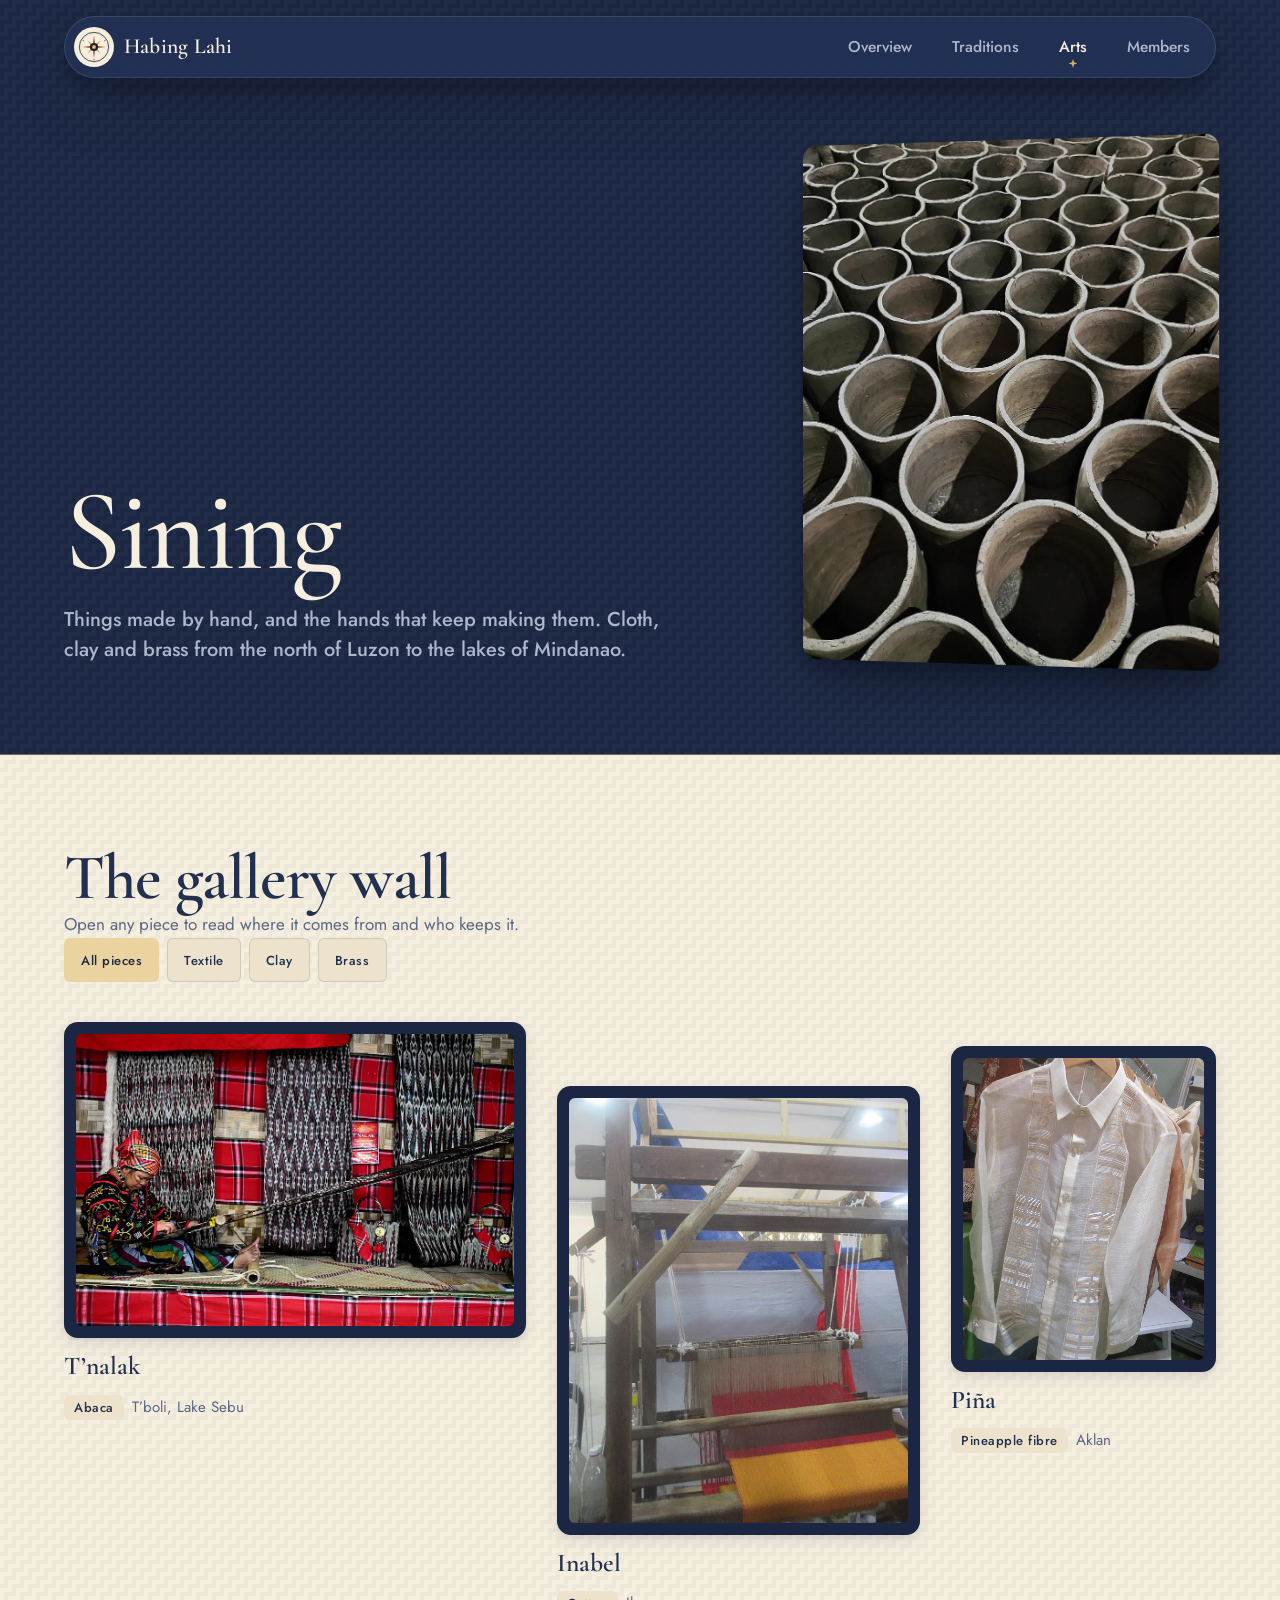
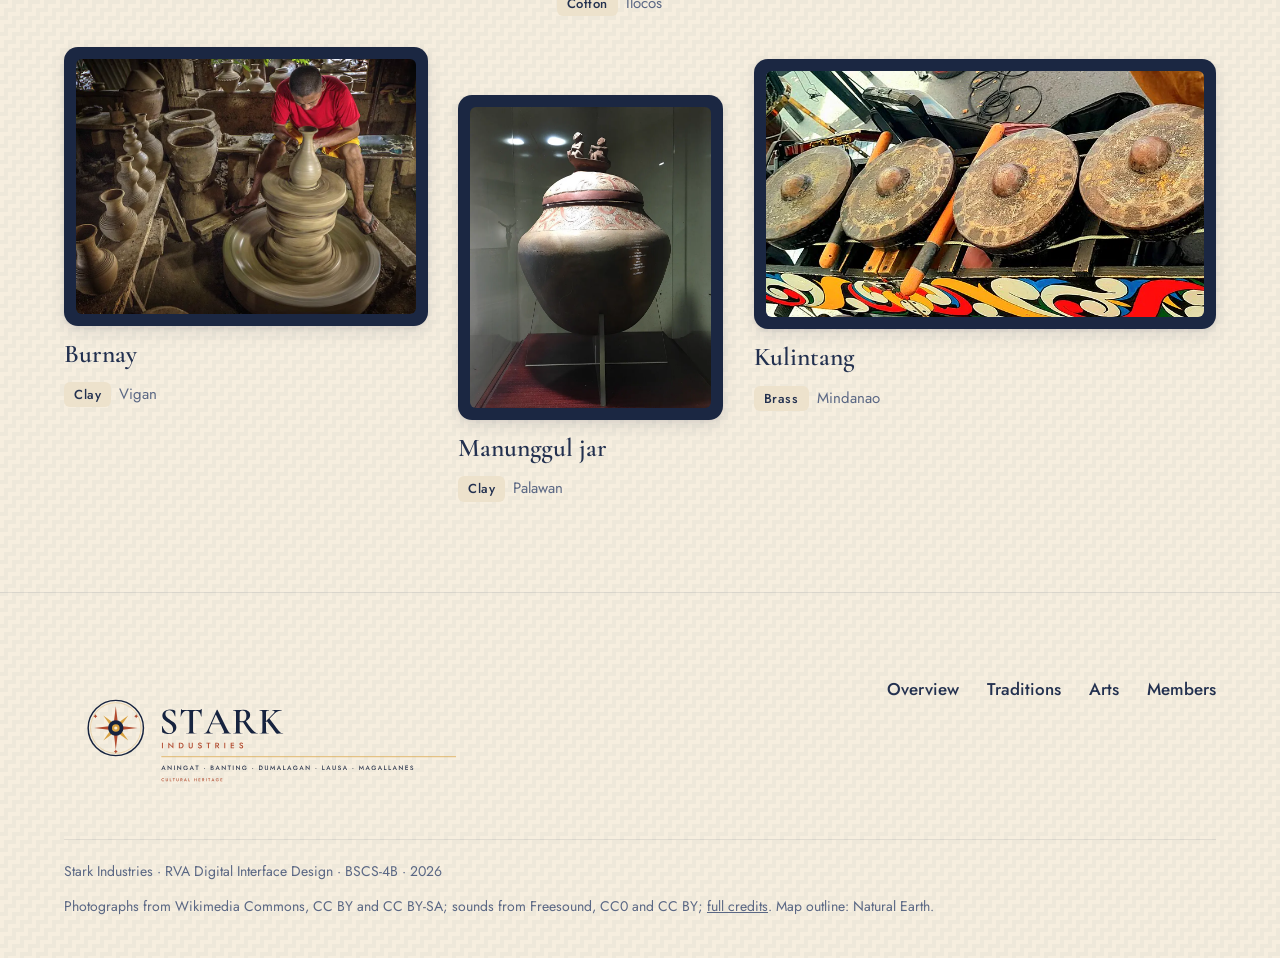
==== site/arts.html @ 38aaf084 "feat: add heritage website" ====
<!doctype html>
<html lang="en">
<head>
<meta charset="utf-8">
<meta name="viewport" content="width=device-width, initial-scale=1">
<title>Sining — Habing Lahi</title>
<meta name="description" content="Filipino handmade art: t’nalak and inabel weaving, piña cloth, burnay jars, the Manunggul jar and kulintang gongs.">
<meta name="theme-color" content="#1b2742">
<link rel="icon" href="assets/logos/heritage-icon.svg" type="image/svg+xml">
<link rel="preconnect" href="https://fonts.googleapis.com">
<link rel="preconnect" href="https://fonts.gstatic.com" crossorigin>
<link href="https://fonts.googleapis.com/css2?family=Cormorant+Garamond:ital,wght@0,500;0,600;1,600&family=Jost:wght@400;500&display=swap" rel="stylesheet">
<link rel="stylesheet" href="css/site.css">
<script src="js/site.js" defer></script>
</head>
<body>
<a class="skip" href="#main">Skip to content</a>

<header class="site-nav">
  <a class="brand" href="index.html" aria-label="Habing Lahi, home">
    <img class="brand__chip" src="assets/logos/heritage-icon.svg" alt="" width="40" height="40">
    <span class="brand__name" lang="fil">Habing Lahi</span>
  </a>
  <nav aria-label="Main">
    <ul class="nav-links">
      <li><a href="index.html"><svg viewBox="0 0 24 24" fill="none" stroke="currentColor" stroke-width="1.6" stroke-linecap="round" stroke-linejoin="round" aria-hidden="true"><path d="M12 3v3M12 18v3M3 12h3M18 12h3M5.6 5.6l2.1 2.1M16.3 16.3l2.1 2.1M5.6 18.4l2.1-2.1M16.3 7.7l2.1-2.1"/><circle cx="12" cy="12" r="3.2"/></svg>Overview</a></li>
      <li><a href="traditions.html"><svg viewBox="0 0 24 24" fill="none" stroke="currentColor" stroke-width="1.6" stroke-linecap="round" stroke-linejoin="round" aria-hidden="true"><rect x="3.5" y="5" width="17" height="15" rx="2"/><path d="M3.5 10h17M8 3v4M16 3v4"/></svg>Traditions</a></li>
      <li><a href="arts.html" aria-current="page"><svg viewBox="0 0 24 24" fill="none" stroke="currentColor" stroke-width="1.6" stroke-linecap="round" stroke-linejoin="round" aria-hidden="true"><path d="M7 20c-1.5-2-2-4.5-1-7 .8-2 2.5-3 2.5-5V5h7v3c0 2 1.7 3 2.5 5 1 2.5.5 5-1 7z"/><path d="M8.5 8h7"/></svg>Arts</a></li>
      <li><a href="members.html"><svg viewBox="0 0 24 24" fill="none" stroke="currentColor" stroke-width="1.6" stroke-linecap="round" stroke-linejoin="round" aria-hidden="true"><circle cx="8" cy="9" r="3"/><circle cx="16.5" cy="9" r="3"/><path d="M2.5 20c.6-3.2 2.8-5 5.5-5s4.9 1.8 5.5 5M11 20c.6-3.2 2.8-5 5.5-5s4.9 1.8 5.5 5"/></svg>Members</a></li>
    </ul>
  </nav>
</header>

<main id="main">

<section class="page-hero dark" aria-labelledby="a-title">
  <div class="wrap page-hero__grid">
    <div>
      <h1 id="a-title" class="reveal" style="--delay:100ms"><span lang="fil">Sining</span></h1>
      <p class="lead reveal" style="--delay:250ms">Things made by hand, and the hands that keep making them. Cloth, clay and brass from the north of Luzon to the lakes of Mindanao.</p>
    </div>
    <div class="page-hero__photo reveal" style="--delay:350ms"><img src="assets/img/photo-f154542548-960.webp" alt="Rows of unglazed burnay clay jars drying side by side in a Vigan workshop" width="960" height="1280" fetchpriority="high"></div>
  </div>
  <span class="threadline" aria-hidden="true"></span>
</section>

<section aria-labelledby="wall-title">
  <div class="wrap">
    <div class="atlas__head">
      <div>
        <h2 id="wall-title">The gallery wall</h2>
        <p class="muted">Open any piece to read where it comes from and who keeps it.</p>
      </div>
      <div class="chips" role="group" aria-label="Show material">
        <button class="chip" type="button" data-material="all" aria-pressed="true">All pieces</button>
        <button class="chip" type="button" data-material="textile" aria-pressed="false">Textile</button>
        <button class="chip" type="button" data-material="clay" aria-pressed="false">Clay</button>
        <button class="chip" type="button" data-material="brass" aria-pressed="false">Brass</button>
      </div>
    </div>

    <div class="wall">
      <button class="art" id="tnalak" type="button" data-mat="textile" aria-haspopup="dialog">
        <span class="art__frame"><img style="--ar:3/2" src="assets/img/photo-f185527484-960.webp" alt="T’boli weaver at a backstrap loom, black and red t’nalak cloths hanging behind her" width="960" height="640" loading="lazy"></span>
        <span class="art__name">T’nalak</span>
        <span class="art__meta"><span class="tag">Abaca</span> T’boli, Lake Sebu</span>
        <template>
          <h2 style="font-size:var(--t-1)">T’nalak</h2>
          <p>Abaca fibres are tied and dyed before they reach the loom, so the pattern exists before the cloth does. Black, red and the natural cream of the fibre are the only colours.</p>
          <p class="muted">T’boli weavers are called dreamweavers: the designs are said to come to them in sleep. Lang Dulay of Lake Sebu was named a National Living Treasure in 1998.</p>
          <dl><dt>Community</dt><dd>T’boli</dd><dt>Place</dt><dd>Lake Sebu, South Cotabato</dd><dt>Material</dt><dd>Abaca, natural dyes</dd></dl>
          <p><a class="link" href="story-tnalak.html">Read the t’nalak story</a></p>
        </template>
      </button>

      <button class="art" id="inabel" type="button" data-mat="textile" aria-haspopup="dialog">
        <span class="art__frame"><img src="assets/img/photo-f201577316-960.webp" alt="Wooden floor loom with red and saffron cotton cloth half woven on it" width="960" height="1157" loading="lazy"></span>
        <span class="art__name"><span lang="fil">Inabel</span></span>
        <span class="art__meta"><span class="tag">Cotton</span> Ilocos</span>
        <template>
          <h2 style="font-size:var(--t-1)">Inabel</h2>
          <p>Cotton woven on wooden pedal looms in tight geometric patterns, thick enough for a blanket and soft enough to wear every day.</p>
          <p class="muted">Magdalena Gamayo of Pinili, Ilocos Norte, learned the patterns by memory and was named a National Living Treasure in 2012.</p>
          <dl><dt>Community</dt><dd>Ilocano weavers</dd><dt>Place</dt><dd>Ilocos Norte and Ilocos Sur</dd><dt>Material</dt><dd>Cotton</dd></dl>
        </template>
      </button>

      <button class="art" id="pina" type="button" data-mat="textile" aria-haspopup="dialog">
        <span class="art__frame"><img src="assets/img/photo-f154924372-960.webp" alt="Sheer cream piña barong with embroidered panels on a hanger" width="960" height="1391" loading="lazy"></span>
        <span class="art__name"><span lang="fil">Piña</span></span>
        <span class="art__meta"><span class="tag">Pineapple fibre</span> Aklan</span>
        <template>
          <h2 style="font-size:var(--t-1)">Piña</h2>
          <p>Fibre is scraped by hand from pineapple leaves, knotted end to end and woven into a cloth so fine you can read through it. It is the cloth of the formal barong.</p>
          <p class="muted">Kalibo, the same town that dances Ati-Atihan, is where most piña is still woven.</p>
          <dl><dt>Place</dt><dd>Kalibo, Aklan</dd><dt>Material</dt><dd>Pineapple leaf fibre</dd><dt>Used for</dt><dd>Barong and baro’t saya</dd></dl>
        </template>
      </button>

      <button class="art" id="burnay" type="button" data-mat="clay" aria-haspopup="dialog">
        <span class="art__frame"><img style="--ar:4/3" src="assets/img/photo-f146938627-960.webp" alt="Potter shaping a tall clay jar on a wheel, finished burnay jars on shelves around him" width="960" height="623" loading="lazy"></span>
        <span class="art__name"><span lang="fil">Burnay</span></span>
        <span class="art__meta"><span class="tag">Clay</span> Vigan</span>
        <template>
          <h2 style="font-size:var(--t-1)">Burnay</h2>
          <p>Unglazed earthen jars thrown on a wheel turned by foot and fired in a brick kiln. They hold <i lang="fil">basi</i>, sugarcane wine, and <i lang="fil">bagoong</i> while they ferment.</p>
          <p class="muted">The craft came to Vigan with Chinese potters before the Spanish arrived, and a few families in the Pagburnayan district still keep it.</p>
          <dl><dt>Place</dt><dd>Vigan, Ilocos Sur</dd><dt>Material</dt><dd>Local clay, wood-fired</dd></dl>
          <p><a class="link" href="story-burnay.html">Read the burnay story</a></p>
        </template>
      </button>

      <button class="art" id="manunggul" type="button" data-mat="clay" aria-haspopup="dialog">
        <span class="art__frame"><img src="assets/img/photo-f82346812-960.webp" alt="The Manunggul burial jar in a museum case, two small figures in a boat on its lid" width="960" height="1280" loading="lazy"></span>
        <span class="art__name">Manunggul jar</span>
        <span class="art__meta"><span class="tag">Clay</span> Palawan</span>
        <template>
          <h2 style="font-size:var(--t-1)">Manunggul jar</h2>
          <p>A secondary burial jar from about 890 to 710 BCE, found in the Tabon Caves of Palawan. On the lid two figures row a boat: a soul on its way to the afterlife.</p>
          <p class="muted">It is a National Cultural Treasure and is kept at the National Museum of Anthropology in Manila.</p>
          <dl><dt>Found</dt><dd>Tabon Caves, Palawan</dd><dt>Age</dt><dd>About 2,800 years</dd><dt>Material</dt><dd>Earthenware, painted</dd></dl>
        </template>
      </button>

      <button class="art" id="kulintang" type="button" data-mat="brass" aria-haspopup="dialog">
        <span class="art__frame"><img style="--ar:16/9" src="assets/img/photo-f185334698-960.webp" alt="A row of five bossed brass kulintang gongs on a painted wooden frame" width="960" height="419" loading="lazy"></span>
        <span class="art__name"><span lang="fil">Kulintang</span></span>
        <span class="art__meta"><span class="tag">Brass</span> Mindanao</span>
        <template>
          <h2 style="font-size:var(--t-1)">Kulintang</h2>
          <p>A row of gongs tuned from low to high, laid on a carved frame and played with two soft beaters. Larger hanging gongs and a drum play around it.</p>
          <p class="muted">The music is learned by ear, player to player. The frames are often carved and painted with <i lang="fil">okir</i>, the flowing Maranao design.</p>
          <dl><dt>Communities</dt><dd>Maranao, Maguindanaon</dd><dt>Place</dt><dd>Lanao and Maguindanao</dd><dt>Material</dt><dd>Brass, wood</dd></dl>
        </template>
      </button>
    </div>
  </div>
</section>

<dialog class="viewer" aria-label="Artwork details">
  <button class="viewer__close" type="button" aria-label="Close">
    <svg width="18" height="18" viewBox="0 0 24 24" fill="none" stroke="currentColor" stroke-width="2" stroke-linecap="round" aria-hidden="true"><path d="M6 6l12 12M18 6L6 18"/></svg>
  </button>
  <div class="viewer__grid">
    <img alt="" width="960" height="1200">
    <div class="viewer__body"></div>
  </div>
</dialog>

</main>

<footer class="site-foot">
  <div class="wrap">
    <div class="site-foot__grid">
      <img class="site-foot__logo" src="assets/logos/heritage-final.svg" alt="Stark Industries cultural heritage logo" width="420" height="126" loading="lazy">
      <nav aria-label="Footer">
        <ul>
          <li><a href="index.html">Overview</a></li>
          <li><a href="traditions.html">Traditions</a></li>
          <li><a href="arts.html">Arts</a></li>
          <li><a href="members.html">Members</a></li>
        </ul>
      </nav>
    </div>
    <div class="credits">
      <p>Stark Industries · RVA Digital Interface Design · BSCS-4B · 2026</p>
      <p>Photographs from Wikimedia Commons, CC BY and CC BY-SA; sounds from Freesound, CC0 and CC BY; <a href="credits.html">full credits</a>. Map outline: Natural Earth.</p>
    </div>
  </div>
</footer>
</body>
</html>
---- site/css/site.css ----
/* Habing Lahi — Stark Industries. Tokens and rules: ../../DESIGN.md */

:root {
  --gabi: #1b2742;   --gabi-2: #26345a;
  --tinta: #22304f;  --ambon: #5a6784;  --hamog: #aeb6cb;
  --banig: #f6eedf;  --abaka: #ede2cc;
  --luad: #a4492f;   --luad-soft: #e08e70;
  --palay: #d9ae5f;  --palay-soft: #ebd3a0;

  --f-display: "Cormorant Garamond", "Iowan Old Style", Georgia, serif;
  --f-text: "Jost", "Segoe UI", system-ui, sans-serif;

  --t-hero: clamp(3.25rem, 9vw, 8.5rem);
  --t-1: clamp(2.4rem, 5vw, 4.2rem);
  --t-2: clamp(1.6rem, 2.6vw, 2.2rem);
  --t-3: 1.25rem;
  --t-body: 1.0625rem;
  --t-small: .9375rem;
  --t-label: .8125rem;

  --wrap: 1240px;
  --edge: clamp(16px, 5vw, 80px);
  --gut: clamp(16px, 2.4vw, 32px);
  --pad-y: clamp(64px, 10vh, 128px);

  --r-s: 6px; --r-m: 14px; --r-full: 999px;

  --shadow-1: 0 1px 2px rgb(27 39 66 / .08), 0 2px 6px rgb(27 39 66 / .06);
  --shadow-2: 0 6px 16px rgb(27 39 66 / .10), 0 2px 4px rgb(27 39 66 / .06);
  --shadow-3: 0 24px 48px -12px rgb(27 39 66 / .28), 0 8px 16px rgb(27 39 66 / .10);
  --shadow-dark: 0 30px 60px -20px rgb(8 12 24 / .6), 0 10px 20px rgb(8 12 24 / .25);

  --ease-out: cubic-bezier(.22, 1, .36, 1);
  --ease-inout: cubic-bezier(.65, 0, .35, 1);
  --d-fast: 160ms; --d-base: 320ms; --d-slow: 720ms; --d-weave: 1400ms;

  /* banig weave, 3% ink on cream */
  --weave-light: url("data:image/svg+xml,%3Csvg xmlns='http://www.w3.org/2000/svg' width='16' height='16'%3E%3Cg fill='%2322304f' fill-opacity='.035'%3E%3Crect width='8' height='4'/%3E%3Crect x='8' y='8' width='8' height='4'/%3E%3Crect x='12' width='4' height='8'/%3E%3Crect x='4' y='8' width='4' height='8'/%3E%3C/g%3E%3C/svg%3E");
  --weave-dark: url("data:image/svg+xml,%3Csvg xmlns='http://www.w3.org/2000/svg' width='16' height='16'%3E%3Cg fill='%23f6eedf' fill-opacity='.03'%3E%3Crect width='8' height='4'/%3E%3Crect x='8' y='8' width='8' height='4'/%3E%3Crect x='12' width='4' height='8'/%3E%3Crect x='4' y='8' width='4' height='8'/%3E%3C/g%3E%3C/svg%3E");
}

*, *::before, *::after { box-sizing: border-box; }
html { -webkit-text-size-adjust: 100%; scroll-behavior: smooth; }
body {
  margin: 0;
  background: var(--banig) var(--weave-light);
  color: var(--tinta);
  font: 400 var(--t-body)/1.65 var(--f-text);
  -webkit-font-smoothing: antialiased;
  overflow-x: hidden;
}
img { display: block; max-width: 100%; height: auto; }
a { color: inherit; }
button { font: inherit; color: inherit; }
h1, h2, h3 { font-family: var(--f-display); font-weight: 600; margin: 0; text-wrap: balance; }
h2 { font-size: var(--t-1); line-height: 1.02; letter-spacing: -.015em; }
h3 { font-size: var(--t-2); line-height: 1.12; letter-spacing: -.01em; }
p { margin: 0; text-wrap: pretty; }
i[lang="fil"], em { font-family: var(--f-display); font-style: italic; font-size: 1.12em; }

:focus-visible { outline: 2px solid var(--luad); outline-offset: 3px; border-radius: 4px; }
.dark :focus-visible, .site-nav :focus-visible { outline-color: var(--palay); }

.skip {
  position: absolute; left: 16px; top: -60px; z-index: 100;
  background: var(--banig); color: var(--tinta); padding: 10px 16px; border-radius: var(--r-s);
}
.skip:focus { top: 12px; }

.wrap { width: min(var(--wrap), 100% - 2 * var(--edge)); margin-inline: auto; }
.dark { background: var(--gabi) var(--weave-dark); color: var(--banig); }
.dark .muted { color: var(--hamog); }
.muted { color: var(--ambon); }
.lead { font-size: var(--t-3); line-height: 1.5; font-weight: 500; max-width: 46ch; }
.prose { max-width: 66ch; }
.prose p + p { margin-top: 1em; }
section { padding-block: var(--pad-y); }

/* ---------- nav ---------- */
.site-nav {
  position: fixed; inset: 16px var(--edge) auto; z-index: 50;
  display: flex; align-items: center; justify-content: space-between; gap: 16px;
  max-width: var(--wrap); margin-inline: auto;
  padding: 8px 8px 8px 10px; border-radius: var(--r-full);
  background: rgb(38 52 90 / .62);
  backdrop-filter: blur(18px) saturate(1.2); -webkit-backdrop-filter: blur(18px) saturate(1.2);
  box-shadow: inset 0 0 0 1px rgb(246 238 223 / .12), var(--shadow-dark);
  color: var(--banig);
}
.site-nav { transition: top 420ms var(--ease-out); }
/* scrolling down tucks the header up out of view (top, not transform: a transform would carry the fixed mobile tab bar) */
.is-tucked .site-nav:not(:focus-within) { top: -96px; }
.brand { display: flex; align-items: center; gap: 10px; text-decoration: none; min-height: 44px; }
.brand__chip { width: 40px; height: 40px; border-radius: 50%; background: var(--banig); padding: 3px; flex: none; }
.brand__name { font: 600 1.35rem/1 var(--f-display); letter-spacing: .01em; }
.nav-links { display: flex; gap: 4px; list-style: none; margin: 0; padding: 0; position: relative; }
.nav-links a {
  position: relative; display: block; padding: 10px 18px; border-radius: var(--r-full);
  text-decoration: none; font-weight: 500; font-size: .98rem; color: var(--hamog);
  transition: color var(--d-fast), background-color var(--d-fast);
}
.nav-links a:hover { color: var(--banig); background: rgb(246 238 223 / .06); }
.nav-links a[aria-current="page"] { color: var(--banig); }
.nav-links a[aria-current="page"]::after {
  content: ""; position: absolute; left: 50%; bottom: 2px; width: 9px; height: 9px; translate: -50% 0;
  background: var(--palay);
  clip-path: polygon(50% 0, 62% 38%, 100% 50%, 62% 62%, 50% 100%, 38% 62%, 0 50%, 38% 38%);
}
.nav-links svg { display: none; }

@media (max-width: 767px) {
  /* backdrop-filter would make the header the containing block of the fixed tab bar */
  .site-nav { inset: 10px 12px auto; padding-right: 14px; backdrop-filter: none; -webkit-backdrop-filter: none; background: rgb(27 39 66 / .94); }
  .nav-links {
    position: fixed; left: 0; right: 0; bottom: 0; z-index: 60;
    justify-content: space-around; gap: 0;
    padding: 6px 8px calc(6px + env(safe-area-inset-bottom));
    background: rgb(27 39 66 / .9);
    backdrop-filter: blur(18px); -webkit-backdrop-filter: blur(18px);
    box-shadow: inset 0 1px 0 rgb(246 238 223 / .1);
  }
  .nav-links a { display: grid; justify-items: center; gap: 2px; padding: 6px 10px; font-size: .78rem; border-radius: var(--r-s); min-width: 64px; }
  .nav-links svg { display: block; width: 22px; height: 22px; }
  .nav-links a[aria-current="page"]::after { bottom: auto; top: -2px; }
  body { padding-bottom: 72px; }
}

/* ---------- buttons ---------- */
.btn {
  display: inline-flex; align-items: center; justify-content: center; gap: 10px;
  min-height: 48px; padding: 0 24px; border: 0; border-radius: var(--r-s);
  background: var(--luad); color: var(--banig); font-weight: 500; text-decoration: none; cursor: pointer;
  box-shadow: var(--shadow-1);
  transition: background-color var(--d-fast), transform var(--d-fast) var(--ease-out), box-shadow var(--d-fast);
}
.btn:hover { background: #8f3e27; box-shadow: var(--shadow-2); }
.btn:active { transform: scale(.98); }
.dark .btn { background: var(--palay); color: var(--gabi); }
.dark .btn:hover { background: var(--palay-soft); }
.link {
  color: var(--luad); text-decoration: none; font-weight: 500;
  background: linear-gradient(currentColor, currentColor) 0 100% / 0 1px no-repeat;
  transition: background-size 240ms var(--ease-out);
  padding-block: 4px;
}
.link:hover, .link:focus-visible { background-size: 100% 1px; }
.dark .link { color: var(--luad-soft); }
.chips { display: flex; flex-wrap: wrap; gap: 8px; }
.chip {
  min-height: 44px; padding: 0 16px; border-radius: var(--r-s); cursor: pointer;
  border: 1px solid rgb(34 48 79 / .14); background: var(--abaka); color: var(--tinta);
  font-size: var(--t-label); font-weight: 500; letter-spacing: .04em;
  transition: background-color var(--d-fast), color var(--d-fast), transform var(--d-fast);
}
.dark .chip { background: var(--gabi-2); color: var(--hamog); border-color: rgb(246 238 223 / .1); }
.chip[aria-pressed="true"] { background: var(--palay-soft); color: var(--gabi); border-color: transparent; }
.chip:active { transform: scale(.97); }

/* ---------- page hero (inner pages) ---------- */
.page-hero {
  min-height: 78svh; display: grid; align-items: end;
  padding-top: 140px; position: relative; overflow: hidden;
}
.page-hero h1 {
  font-size: var(--t-hero); line-height: .92; letter-spacing: -.02em; font-weight: 500;
}
.page-hero .lead { margin-top: 20px; color: var(--hamog); }
.page-hero__grid { display: grid; grid-template-columns: 1.2fr 1fr; gap: var(--gut); align-items: end; }
.page-hero__photo {
  border-radius: var(--r-m); overflow: hidden; aspect-ratio: 4 / 5; max-height: 62svh; justify-self: end; width: min(100%, 420px);
  box-shadow: var(--shadow-dark);
  transform: perspective(1200px) rotateY(-8deg) translateZ(0);
  transition: transform var(--d-slow) var(--ease-out);
}
.page-hero__photo:hover { transform: perspective(1200px) rotateY(-3deg); }
.page-hero__photo img { width: 100%; height: 100%; object-fit: cover; }
.threadline { position: absolute; inset: auto 0 0; height: 1px; background: var(--palay); opacity: .45; }
@media (max-width: 860px) {
  .page-hero__grid { grid-template-columns: 1fr; }
  .page-hero__photo { justify-self: start; aspect-ratio: 3 / 2; width: 100%; transform: none; }
}

/* ---------- statement ---------- */
.statement__grid { display: grid; grid-template-columns: 7fr 5fr; gap: calc(var(--gut) * 2); align-items: start; }
.statement__quote { font: 500 clamp(2rem, 4.2vw, 3.6rem)/1.08 var(--f-display); letter-spacing: -.012em; }
.facts { list-style: none; margin: 0; padding: 0; display: grid; gap: 28px; border-left: 1px solid var(--palay); padding-left: 28px; }
.facts strong { display: block; font: 600 2.4rem/1 var(--f-display); color: var(--luad); font-variant-numeric: lining-nums; }
@media (max-width: 860px) { .statement__grid { grid-template-columns: 1fr; } }

/* ---------- doors (overview) ---------- */
.doors { display: grid; grid-template-columns: repeat(3, 1fr); gap: var(--gut); margin-top: 48px; }
.door {
  display: grid; text-decoration: none; border-radius: var(--r-m); overflow: hidden;
  background: var(--abaka); box-shadow: var(--shadow-1);
  transition: transform var(--d-fast) var(--ease-out), box-shadow var(--d-fast);
}
.door:hover { transform: translateY(-2px); box-shadow: var(--shadow-3); }
.door__img { aspect-ratio: 4 / 5; overflow: hidden; }
.door__img img { width: 100%; height: 100%; object-fit: cover; transition: transform 500ms var(--ease-out); }
.door:hover .door__img img { transform: scale(1.03); }
.door__body { padding: 20px 22px 24px; display: grid; gap: 6px; }
.door__body h3 { font-size: 1.9rem; }
.door--threads .door__img { display: grid; grid-template-columns: repeat(5, 1fr); gap: 6px; padding: 22px; background: var(--gabi); }
.door--threads .door__img span { border-radius: var(--r-full); background: var(--c); }
@media (max-width: 860px) { .doors { grid-template-columns: 1fr; } .door__img { aspect-ratio: 3 / 2; } }

/* ---------- traditions: the year thread ---------- */
.year { position: relative; margin-top: 56px; padding-top: 34px; }
.year__line { position: absolute; left: 0; right: 0; top: 79px; height: 2px; background: rgb(34 48 79 / .12); }
.year__line::after {
  content: ""; position: absolute; inset: 0; background: var(--palay); transform-origin: left; transform: scaleX(0);
  transition: transform 1800ms var(--ease-inout);
}
.year.is-in .year__line::after { transform: scaleX(1); }
.year__months { list-style: none; margin: 0; padding: 0; display: grid; grid-template-columns: repeat(12, 1fr); font-variant-numeric: tabular-nums; }
.year__months li { display: grid; align-content: start; justify-items: center; gap: 22px; font-size: var(--t-label); color: var(--ambon); letter-spacing: .04em; }
.knot { width: 14px; height: 14px; border-radius: 50%; border: 2px solid rgb(34 48 79 / .2); background: var(--banig); position: relative; z-index: 1; transition: background-color 300ms, border-color 300ms, transform 300ms var(--ease-out); }
.year__months li.has .knot { border-color: var(--luad); }
.year.is-in li.has .knot { background: var(--luad); transform: scale(1.25); transition-delay: calc(var(--m) * 140ms); }
.year__months a { text-decoration: none; color: var(--tinta); font-weight: 500; text-align: center; line-height: 1.3; }
.year__months a:hover { color: var(--luad); }
@media (max-width: 760px) {
  .year__months { grid-template-columns: repeat(6, 1fr); row-gap: 28px; }
  .year__line { display: none; }
}

.fest { display: grid; grid-template-columns: 7fr 5fr; gap: calc(var(--gut) * 2); align-items: center; padding-block: 72px; border-top: 1px solid rgb(34 48 79 / .1); }
.fest:nth-of-type(even) { grid-template-columns: 5fr 7fr; }
.fest:nth-of-type(even) .fest__media { order: 2; }
.fest__media { display: grid; grid-template-columns: 2fr 1fr; gap: 12px; }
.fest__media .main { grid-row: span 2; }
.frame { border-radius: var(--r-m); overflow: hidden; box-shadow: var(--shadow-2); }
.frame img { width: 100%; height: 100%; object-fit: cover; transition: transform 500ms var(--ease-out); }
.frame:hover img { transform: scale(1.03); }
.fest__media .main { aspect-ratio: 3 / 2; }
.fest__media .side { aspect-ratio: 1; }
.fest__media.single { grid-template-columns: 1fr; }
.fest__when { display: flex; gap: 12px; align-items: baseline; color: var(--luad); font-weight: 500; margin-bottom: 10px; font-variant-numeric: tabular-nums; }
.fest__when b { font: 600 2.6rem/1 var(--f-display); color: var(--tinta); }
.fest h3 { margin-bottom: 14px; }
.fest p + p { margin-top: .8em; }
@media (max-width: 860px) {
  .fest, .fest:nth-of-type(even) { grid-template-columns: 1fr; }
  .fest:nth-of-type(even) .fest__media { order: 0; }
}

/* ---------- arts: gallery wall ---------- */
.wall { display: grid; grid-template-columns: repeat(12, 1fr); gap: var(--gut); margin-top: 40px; perspective: 1600px; }
.art {
  grid-column: span 4; border: 0; padding: 0; background: none; text-align: left; cursor: pointer;
  display: grid; gap: 14px; align-content: start;
  transition: opacity var(--d-base), transform var(--d-base) var(--ease-out);
}
.art:nth-child(1) { grid-column: span 5; }
.art:nth-child(2) { grid-column: span 4; margin-top: 64px; }
.art:nth-child(3) { grid-column: span 3; margin-top: 24px; }
.art:nth-child(4) { grid-column: span 4; }
.art:nth-child(5) { grid-column: span 3; margin-top: 48px; }
.art:nth-child(6) { grid-column: span 5; margin-top: 12px; }
.art__frame {
  border-radius: var(--r-m); overflow: hidden; padding: 12px; background: var(--gabi); box-shadow: var(--shadow-2);
  transition: transform var(--d-base) var(--ease-out), box-shadow var(--d-base);
}
.art__frame img { border-radius: 6px; width: 100%; aspect-ratio: var(--ar, 4 / 5); object-fit: cover; transition: transform 500ms var(--ease-out); }
.art:hover .art__frame { transform: translateY(-2px) translateZ(24px); box-shadow: var(--shadow-3); }
.art:hover .art__frame img { transform: scale(1.03); }
.art__name { font: 600 1.6rem/1.1 var(--f-display); }
.art__meta { display: flex; gap: 8px; flex-wrap: wrap; font-size: var(--t-small); color: var(--ambon); }
.tag { display: inline-block; padding: 2px 10px; border-radius: var(--r-s); background: var(--abaka); color: var(--tinta); font-size: var(--t-label); font-weight: 500; letter-spacing: .04em; }
.art.is-hidden { display: none; }
.wall.is-filtered .art { grid-column: span 4; margin-top: 0; }
@media (max-width: 900px) {
  .wall { grid-template-columns: 1fr 1fr; }
  .art, .art:nth-child(n) { grid-column: span 1; margin-top: 0; }
}
@media (max-width: 520px) { .wall { grid-template-columns: 1fr; } }

.viewer {
  border: 0; padding: 0; border-radius: var(--r-m); width: min(1040px, 100% - 32px); max-height: calc(100svh - 48px);
  background: var(--banig); color: var(--tinta); box-shadow: var(--shadow-dark); overflow: auto;
}
.viewer::backdrop { background: rgb(27 39 66 / .72); backdrop-filter: blur(6px); }
.viewer[open] { animation: lift 420ms var(--ease-out); }
@keyframes lift { from { opacity: 0; transform: perspective(1200px) translateZ(-120px) translateY(20px); } }
.viewer__grid { display: grid; grid-template-columns: 1.1fr 1fr; }
.viewer__grid img { width: 100%; height: 100%; max-height: 80svh; object-fit: cover; }
.viewer__body { padding: 40px 36px; display: grid; gap: 14px; align-content: start; }
.viewer__close {
  position: absolute; top: 12px; right: 12px; width: 44px; height: 44px; border-radius: 50%; border: 0; cursor: pointer;
  background: var(--banig); box-shadow: var(--shadow-2); display: grid; place-items: center;
}
.viewer dl { display: grid; grid-template-columns: auto 1fr; gap: 6px 18px; margin: 8px 0 0; font-size: var(--t-small); }
.viewer dt { color: var(--ambon); }
.viewer dd { margin: 0; font-weight: 500; }
@media (max-width: 760px) { .viewer__grid { grid-template-columns: 1fr; } .viewer__grid img { max-height: 42svh; } .viewer__body { padding: 24px 22px 28px; } }

/* ---------- members: threads ---------- */
.loom { position: relative; margin-top: 56px; display: grid; grid-template-columns: repeat(5, 1fr); gap: var(--gut); }
.thread {
  position: relative; display: grid; justify-items: center; align-content: start; gap: 14px; text-align: center;
  padding: 28px 14px 36px; border-radius: var(--r-full); min-height: 470px;
  background: var(--c); color: var(--ink, var(--banig));
  box-shadow: var(--shadow-dark);
  transition: transform 900ms var(--ease-out), opacity 600ms var(--ease-out);
  transition-delay: calc(var(--n) * 110ms);
}
.js .thread { transform: translateY(-40px); opacity: 0; }
.js .loom.is-in .thread { transform: none; opacity: 1; }
.js .loom.is-in .thread:hover { transform: translateY(-4px); transition-delay: 0ms; transition-duration: var(--d-base); }
.thread--clay { --c: var(--luad); }
.thread--gold { --c: var(--palay); --ink: var(--gabi); }
.thread--indigo { --c: var(--gabi-2); }
.mono {
  width: 96px; height: 96px; border-radius: 50%; display: grid; place-items: center;
  background: var(--banig); color: var(--tinta); font: 600 2.2rem/1 var(--f-display);
  box-shadow: inset 0 0 0 3px var(--palay);
}
.thread h3 { font-size: 1.55rem; line-height: 1.05; margin-top: 8px; }
.thread .role { font-size: var(--t-small); font-weight: 500; opacity: .9; }
.weft {
  position: absolute; left: -12px; right: -12px; top: 330px; z-index: 2;
  padding: 18px 24px; border-radius: var(--r-s); text-align: center;
  background: var(--banig); color: var(--tinta); box-shadow: var(--shadow-dark);
  font: 500 clamp(.8rem, 1.3vw, 1rem)/1.3 var(--f-text); letter-spacing: .22em;
  transition: clip-path 1400ms var(--ease-inout) 900ms;
}
.js .weft { clip-path: inset(0 100% 0 0); }
.js .loom.is-in .weft { clip-path: inset(0 0 0 0); }
@media (max-width: 900px) {
  .loom { grid-template-columns: 1fr; }
  .thread { min-height: 0; border-radius: var(--r-m); grid-template-columns: auto 1fr; justify-items: start; text-align: left; align-items: center; padding: 18px; }
  .thread h3 { margin-top: 0; }
  .mono { width: 64px; height: 64px; font-size: 1.6rem; grid-row: span 2; }
  .weft { position: static; letter-spacing: .12em; margin-top: 8px; }
}
.project { display: grid; grid-template-columns: 1fr 1fr; gap: calc(var(--gut) * 2); align-items: center; }
.lockup { background: var(--banig); border-radius: var(--r-m); padding: clamp(24px, 5vw, 64px); box-shadow: var(--shadow-1); }
.lockup img { width: 100%; min-width: 240px; }
@media (max-width: 860px) { .project { grid-template-columns: 1fr; } }

/* ---------- footer ---------- */
.site-foot { padding-block: 72px 40px; border-top: 1px solid rgb(34 48 79 / .1); }
.site-foot__grid { display: grid; grid-template-columns: minmax(240px, 420px) 1fr; gap: 48px; align-items: start; }
.site-foot__logo { width: 100%; max-width: 420px; }
.site-foot nav ul { list-style: none; margin: 0; padding: 0; display: flex; flex-wrap: wrap; gap: 8px 28px; justify-content: flex-end; }
.site-foot nav a { text-decoration: none; font-weight: 500; display: inline-block; padding-block: 10px; }
.site-foot nav a:hover { color: var(--luad); }
.credits { margin-top: 48px; padding-top: 20px; border-top: 1px solid rgb(34 48 79 / .1); font-size: .875rem; color: var(--ambon); display: flex; flex-wrap: wrap; justify-content: space-between; gap: 12px; }
.credits a { color: var(--ambon); }
@media (max-width: 760px) { .site-foot__grid { grid-template-columns: 1fr; } .site-foot nav ul { justify-content: flex-start; } }

.visually-hidden { position: absolute; width: 1px; height: 1px; overflow: hidden; clip-path: inset(50%); white-space: nowrap; }

/* ---------- page-load reveal (inner page heroes) ---------- */
.reveal { animation: rise 900ms var(--ease-out) both; animation-delay: var(--delay, 300ms); }
@keyframes rise { from { opacity: 0; translate: 0 16px; } }

.swatch { display: inline-block; width: 12px; height: 12px; border-radius: 3px; background: var(--c); margin-right: 8px; vertical-align: -1px; box-shadow: inset 0 0 0 1px rgb(255 255 255 / .25); flex: none; }
.chip { display: inline-flex; align-items: center; }

/* ---------- the voxel world: hero flyover, then the woven map ---------- */
.world { position: relative; height: 1300svh; padding: 0; background: var(--gabi); }
.world__sticky { position: sticky; top: 0; height: 100svh; overflow: hidden; }
.world__canvas, .world__poster { position: absolute; inset: 0; width: 100%; height: 100%; display: block; }
.world__poster { object-fit: cover; transition: opacity 900ms var(--ease-out); }
.world.is-live .world__poster { opacity: 0; pointer-events: none; }
.world__canvas { opacity: 0; transition: opacity 900ms var(--ease-out); touch-action: pan-y; }
.world.is-live .world__canvas { opacity: 1; }
/* a soft fall of indigo behind the title, so it reads over the islands */
.world__shade { position: absolute; inset: 0; pointer-events: none; opacity: calc(1 - var(--p, 0) * 30);
  background: radial-gradient(120% 90% at 0% 40%, rgb(27 39 66 / .62), rgb(27 39 66 / 0) 58%); }

.world__hero { position: absolute; inset: 0; pointer-events: none; opacity: calc(1 - var(--p, 0) * 45); }
/* plain words above the words in the sea; script lines them up with the voxel text */
.world__motto { position: absolute; left: 0; top: 0; margin: 0; white-space: nowrap;
  font: 500 clamp(1.05rem, 1.7vw, 1.5rem)/1.2 var(--f-text); letter-spacing: .08em; color: var(--banig); text-wrap: nowrap;
  text-shadow: 0 1px 14px rgb(27 39 66 / .55); }
.world__motto:not(.is-placed) { left: 50%; top: 22%; translate: -50% 0; }
.world__skip { position: absolute; right: max(var(--edge), (100% - var(--wrap)) / 2); bottom: 24px; padding: 10px 0;
  color: var(--palay-soft); font-size: var(--t-small); font-weight: 500; text-decoration: none; opacity: calc(1 - var(--p, 0) * 40);
  background: linear-gradient(currentColor, currentColor) 0 calc(100% - 6px) / 100% 1px no-repeat; }
.world__skip:hover { color: var(--banig); }
.world:not(.is-hero) .world__skip { pointer-events: none; visibility: hidden; }
/* sound is on by default (7.6): a glass chip bottom left, across the hero, the flight and the map */
.world__sound { position: absolute; left: max(var(--edge), (100% - var(--wrap)) / 2); bottom: 24px; gap: 8px; z-index: 2;
  background: rgb(27 39 66 / .72); backdrop-filter: blur(10px); -webkit-backdrop-filter: blur(10px); color: var(--banig);
  border-color: rgb(246 238 223 / .16); letter-spacing: .02em; }
.world__sound:hover { background: rgb(38 52 90 / .86); }
.world__sound svg { flex: none; }
.world__sound[data-on="true"] { color: var(--palay-soft); }
.world__sound[data-on="true"] .world__sound-off, .world__sound[data-on="false"] .world__sound-on { display: none; }
.world__sound[data-on="true"] .world__sound-on { animation: sound-wave 2.6s var(--ease-inout) infinite; }
.world__sound { transition: opacity 420ms var(--ease-out), visibility 0s; }
.is-tucked .world__sound:not(:focus-visible) { opacity: 0; visibility: hidden; transition: opacity 420ms var(--ease-out), visibility 0s 420ms; }
@keyframes sound-wave { 0%, 100% { opacity: .45; } 50% { opacity: 1; } }
@media (max-width: 767px) { .world__sound { bottom: calc(80px + env(safe-area-inset-bottom)); } }

.world__tag { position: absolute; left: 0; top: 0; margin: 0; pointer-events: none; display: grid; gap: 2px;
  translate: -50% calc(-100% - 14px); padding: 8px 14px; border-radius: var(--r-s); font-size: var(--t-small); line-height: 1.3;
  background: rgb(27 39 66 / .72); backdrop-filter: blur(10px); -webkit-backdrop-filter: blur(10px);
  box-shadow: inset 0 0 0 1px rgb(246 238 223 / .14); opacity: 0; transition: opacity 500ms var(--ease-out); white-space: nowrap; }
.world__tag b { font: 600 1.15rem/1.1 var(--f-display); color: var(--banig); }
.world__tag span { color: var(--hamog); }
.world__tag.is-on { opacity: 1; }
.world__tag::after { content: ""; position: absolute; left: 50%; top: 100%; width: 1px; height: 12px; background: var(--palay); }

.world__cue { position: absolute; left: 50%; bottom: 28px; translate: -50% 0; margin: 0; display: grid; justify-items: center; gap: 10px;
  font-size: var(--t-label); letter-spacing: .04em; color: var(--hamog); opacity: calc(1 - var(--p, 0) * 50); pointer-events: none; }
.world__cue span { width: 1px; height: 40px; background: linear-gradient(var(--palay), transparent); transform-origin: top; animation: cue 2.4s var(--ease-inout) infinite; }
@keyframes cue { 0% { scale: 1 0; } 50% { scale: 1 1; } 100% { scale: 1 1; opacity: 0; } }

.world__map { position: absolute; inset: 0; pointer-events: none; opacity: 0; transition: opacity 600ms var(--ease-out); }
.world.is-map .world__map { opacity: 1; }
.world.is-map .world__back, .world.is-map .world__dossier { pointer-events: auto; }
.world__bar { position: absolute; left: 0; right: 0; top: 96px; display: flex; flex-wrap: wrap; justify-content: space-between; align-items: end; gap: 16px 32px; }
.world.is-map .world__bar > * { pointer-events: auto; }
.world__bar h2 { font-size: var(--t-2); }
.world__bar p { max-width: 40ch; margin-top: 6px; }
.world__pins { position: absolute; inset: 0; overflow: hidden; pointer-events: none; }
.wpin { position: absolute; left: 0; top: 0; width: 56px; height: 64px; margin: -32px 0 0 -28px; padding: 0; border: 0; border-radius: 28px;
  background: none; cursor: pointer; pointer-events: none; transition: opacity 400ms var(--ease-out); }
.wpin:focus-visible { outline: 2px solid var(--palay); outline-offset: 2px; }
.world.is-map .wpin { pointer-events: auto; }
.wpin.is-off { opacity: 0; pointer-events: none !important; }
.wpin__label { position: absolute; left: 50%; bottom: 100%; translate: -50% 2px; white-space: nowrap; pointer-events: none;
  font-size: var(--t-label); font-weight: 500; padding: 4px 10px; border-radius: var(--r-s);
  background: rgb(27 39 66 / .82); color: var(--banig); opacity: 0; transition: opacity var(--d-fast), translate var(--d-fast) var(--ease-out); }
.wpin:hover .wpin__label, .wpin:focus-visible .wpin__label, .world[data-mode="region"] .wpin:not(.is-off) .wpin__label { opacity: 1; translate: -50% -2px; }
.world__back { position: absolute; left: max(var(--edge), (100% - var(--wrap)) / 2); top: 200px; gap: 8px; }
/* landed on a place: the canvas turns under a drag */
.world[data-mode="place"].is-map .world__canvas { cursor: grab; }
.world.is-turning .world__canvas { cursor: grabbing; }
.world__turn { position: absolute; left: 50%; bottom: 34px; translate: -50% 0; margin: 0; pointer-events: none;
  font-size: var(--t-label); letter-spacing: .04em; color: var(--hamog); text-shadow: 0 1px 10px rgb(27 39 66 / .7);
  opacity: 0; transition: opacity 400ms var(--ease-out); }
.world[data-mode="place"] .world__turn { opacity: 1; }
.world.is-turning .world__turn { opacity: 0; }

.dossier { border-radius: var(--r-m); overflow: hidden;
  background: rgb(38 52 90 / .66); backdrop-filter: blur(18px) saturate(1.2); -webkit-backdrop-filter: blur(18px) saturate(1.2);
  box-shadow: inset 0 0 0 1px rgb(246 238 223 / .14), var(--shadow-dark); }
.world__dossier { position: absolute; right: max(var(--edge), (100% - var(--wrap)) / 2); top: 50%; translate: 0 -38%; width: min(390px, 32vw);
  max-height: calc(100svh - 230px); overflow: auto; }
.dossier__img { aspect-ratio: 3 / 2; overflow: hidden; }
.dossier__img img { width: 100%; height: 100%; object-fit: cover; }
.dossier__body { padding: 22px 24px 26px; display: grid; gap: 10px; }
.dossier__body h3 { font-size: 1.9rem; }
.dossier__place { color: var(--palay); font-size: var(--t-small); font-weight: 500; display: flex; align-items: center; }
.dossier__list { list-style: none; margin: 6px 0 0; padding: 0; display: grid; gap: 6px; }
.dossier__go { width: 100%; min-height: 48px; display: grid; grid-template-columns: auto 1fr; align-items: center; text-align: left; cursor: pointer;
  padding: 10px 14px; border: 0; border-radius: var(--r-s); background: rgb(246 238 223 / .06); color: var(--banig); font-weight: 500;
  transition: background-color var(--d-fast), transform var(--d-fast) var(--ease-out); }
.dossier__go:not(:has(.swatch)) { grid-template-columns: 1fr; }
.dossier__go .muted { grid-column: 1 / -1; font-weight: 400; font-size: var(--t-small); }
.dossier__go:has(.swatch) .muted { grid-column: 2; }
.dossier__go:hover { background: rgb(246 238 223 / .12); transform: translateX(2px); }

/* the swoosh: wind lines that flare while the camera flies */
.world__streaks { position: absolute; inset: 0; pointer-events: none; opacity: 0;
  background: repeating-conic-gradient(from 0deg at 50% 50%, rgb(246 238 223 / 0) 0deg 3deg, rgb(246 238 223 / .16) 3deg 3.4deg);
  -webkit-mask: radial-gradient(circle at 50% 50%, transparent 32%, #000 78%); mask: radial-gradient(circle at 50% 50%, transparent 32%, #000 78%); }

@media (max-width: 959px) {
  .world__bar { top: 78px; }
  .world__bar p { display: none; }
  .world__back { top: auto; bottom: calc(44svh + 96px); left: var(--edge); }
  .world__dossier { left: 12px; right: 12px; top: auto; bottom: 84px; translate: none; width: auto; max-height: 44svh; }
  .world.is-map .world__sound { left: auto; right: var(--edge); bottom: calc(44svh + 96px); }
  .world__turn { bottom: calc(44svh + 154px); }
  .world[data-mode="place"] .dossier__img { aspect-ratio: 16 / 7; }
  .world__hero h1 { max-width: none; }
}

/* without WebGL: the poster stays, the map is a list */
.no-webgl .world { height: auto; }
.no-webgl .world__sticky { position: relative; height: auto; min-height: 100svh; }
.no-webgl .world__poster { opacity: 1; }
.no-webgl .world__hero { position: relative; min-height: 100svh; opacity: 1; translate: none; }
.no-webgl .world__hero .wrap { pointer-events: auto; }
.no-webgl .world__map { position: relative; opacity: 1; pointer-events: auto; padding: 32px 0 64px; background: var(--gabi); }
.no-webgl .world__map * { pointer-events: auto; }
.no-webgl .world__bar, .no-webgl .world__dossier, .no-webgl .world__back { position: relative; inset: auto; top: auto; translate: none; }
.no-webgl .world__dossier { margin: 32px auto 0; width: min(560px, 100% - 2 * var(--edge)); max-height: none; }
.no-webgl .world__back { margin: 24px auto 0; display: flex; }
.no-webgl .world__back[hidden] { display: none; }
.no-webgl .world__cue, .no-webgl .world__tag, .no-webgl .world__pins { display: none; }

/* ---------- stories ---------- */
.story-cards { display: grid; grid-template-columns: repeat(3, 1fr); gap: var(--gut); margin-top: 48px; }
.story-card { display: grid; grid-template-rows: auto 1fr; text-decoration: none; border-radius: var(--r-m); overflow: hidden;
  background: var(--gabi-2); box-shadow: var(--shadow-dark); transition: transform var(--d-fast) var(--ease-out), box-shadow var(--d-fast); }
.story-card:hover { transform: translateY(-2px); }
.story-card__img { aspect-ratio: 4 / 3; overflow: hidden; display: block; }
.story-card__img img { width: 100%; height: 100%; object-fit: cover; transition: transform 500ms var(--ease-out); }
.story-card:hover .story-card__img img { transform: scale(1.03); }
.story-card__body { display: grid; gap: 8px; align-content: start; padding: 20px 22px 26px; }
.story-card__meta { color: var(--palay); font-size: var(--t-small); font-weight: 500; }
.story-card__title { font: 600 1.85rem/1.08 var(--f-display); color: var(--banig); }
.stories--light .story-card { background: var(--abaka); box-shadow: var(--shadow-2); }
.stories--light .story-card__title { color: var(--tinta); }
.stories--light .story-card__meta { color: var(--luad); }
@media (max-width: 900px) { .story-cards { grid-template-columns: 1fr; } .story-card__img { aspect-ratio: 16 / 9; } }

/* ---------- story pages ---------- */
.story-head { padding-top: 150px; padding-bottom: 72px; }
.story-head__grid { display: grid; grid-template-columns: 1.1fr 1fr; gap: calc(var(--gut) * 2); align-items: end; }
.story-head h1 { font-size: clamp(2.8rem, 6.4vw, 6rem); line-height: .96; letter-spacing: -.02em; font-weight: 500; }
.story-head .lead { margin-top: 22px; color: var(--hamog); }
.story-head__meta { margin-top: 24px; color: var(--palay); font-size: var(--t-small); font-weight: 500; }
.story-head__meta a { color: inherit; }
.story-head__photo { border-radius: var(--r-m); overflow: hidden; aspect-ratio: 4 / 3; box-shadow: var(--shadow-dark); }
.story-head__photo img { width: 100%; height: 100%; object-fit: cover; }
@media (max-width: 860px) { .story-head__grid { grid-template-columns: 1fr; } }

.story-body { padding-block: 72px 32px; }
.story-body .prose { margin-inline: auto; font-size: 1.125rem; line-height: 1.75; }
.story-body .prose h2 { font-size: var(--t-2); margin: 2.2em 0 .6em; }
.story-body .prose p + p { margin-top: 1.05em; }
.story-body .prose .lede::first-letter { float: left; font: 600 4.6rem/.8 var(--f-display); color: var(--luad); padding: 6px 10px 0 0; }
.pull { margin: 2em 0; padding: 4px 0 4px 26px; border-left: 2px solid var(--palay); font: 500 clamp(1.5rem, 2.6vw, 2rem)/1.25 var(--f-display); color: var(--tinta); }
.figure { margin: 2.4em 0; }
.figure img { border-radius: var(--r-m); width: 100%; box-shadow: var(--shadow-2); }

/* the lifecycle: steps on one side, a voxel stage that builds each one on the other */
.cycle { padding-block: 32px 96px; }
.cycle__head { margin-bottom: 40px; }
.cycle__head p { max-width: 56ch; margin-top: 12px; }
.cycle__grid { display: grid; grid-template-columns: minmax(0, 5fr) minmax(0, 7fr); gap: calc(var(--gut) * 2); align-items: start; }
.cycle__stage { position: sticky; top: 92px; height: calc(100svh - 120px); min-height: 420px; border-radius: var(--r-m); overflow: hidden;
  background: radial-gradient(120% 80% at 50% 0%, #2c3c66, var(--gabi) 70%); box-shadow: var(--shadow-dark); order: 2; }
.cycle__stage canvas { position: absolute; inset: 0; width: 100%; height: 100%; display: block; cursor: grab; touch-action: pan-y; }
.cycle__stage canvas:active { cursor: grabbing; }
.cycle__now { position: absolute; left: 20px; right: 20px; bottom: 18px; display: flex; align-items: baseline; gap: 12px; margin: 0; color: var(--banig); pointer-events: none; }
.cycle__now b { font: 600 1.6rem/1 var(--f-display); }
.cycle__now span { color: var(--hamog); font-size: var(--t-small); }
.cycle__rail { position: absolute; left: 20px; right: 20px; top: 18px; display: flex; gap: 6px; margin: 0; padding: 0; list-style: none; pointer-events: none; }
.cycle__rail li { flex: 1; height: 3px; border-radius: 2px; background: rgb(246 238 223 / .16); overflow: hidden; }
.cycle__rail li::after { content: ""; display: block; height: 100%; width: calc(var(--f, 0) * 100%); background: var(--palay); }
.cycle__hint { position: absolute; right: 20px; top: 32px; margin: 0; font-size: var(--t-label); color: var(--hamog); pointer-events: none; }
.cycle__steps { list-style: none; margin: 0; padding: 0; order: 1; }
.cycle__step { min-height: 72svh; padding: 28px 0; display: grid; align-content: center; gap: 12px; opacity: .38; transition: opacity 400ms var(--ease-out); }
.cycle__step.is-now { opacity: 1; }
.cycle__step h3 { font-size: var(--t-2); }
.cycle__step .num { font: 500 1rem/1 var(--f-text); color: var(--luad); font-variant-numeric: tabular-nums; }
.cycle__step p { max-width: 46ch; }
@media (max-width: 860px) {
  .cycle__grid { grid-template-columns: 1fr; }
  .cycle__stage { order: 0; top: 70px; height: 42svh; min-height: 260px; z-index: 2; }
  .cycle__step { min-height: 62svh; opacity: 1; }
  .cycle__step > * { background: var(--banig); }
}

.sources { padding: 28px 0 0; border-top: 1px solid rgb(34 48 79 / .14); margin-top: 3em; font-size: var(--t-small); color: var(--ambon); }
.sources h2 { font-size: 1.4rem !important; margin: 0 0 .6em !important; color: var(--tinta); }
.sources ol { margin: 0; padding-left: 1.2em; display: grid; gap: 6px; }
.sources a { color: var(--ambon); }
.story-next { padding-block: 56px 88px; }
.world__back[hidden] { display: none; }
.no-webgl .cycle__stage { display: none; }
.no-webgl .cycle__grid { grid-template-columns: 1fr; }
.no-webgl .cycle__step { opacity: 1; min-height: 0; }
@media (max-width: 959px) { .world[data-mode="overview"] .dossier__list, .world:not([data-mode]) .dossier__list { display: none; } }
@media (max-width: 860px) {
  .cycle__stage { top: 0; height: 50svh; border-radius: 0 0 var(--r-m) var(--r-m); margin-inline: calc(-1 * var(--edge)); }
  .cycle__rail { top: 82px; }
  .cycle__hint { top: 96px; }
}
[id] { scroll-margin-top: 104px; }
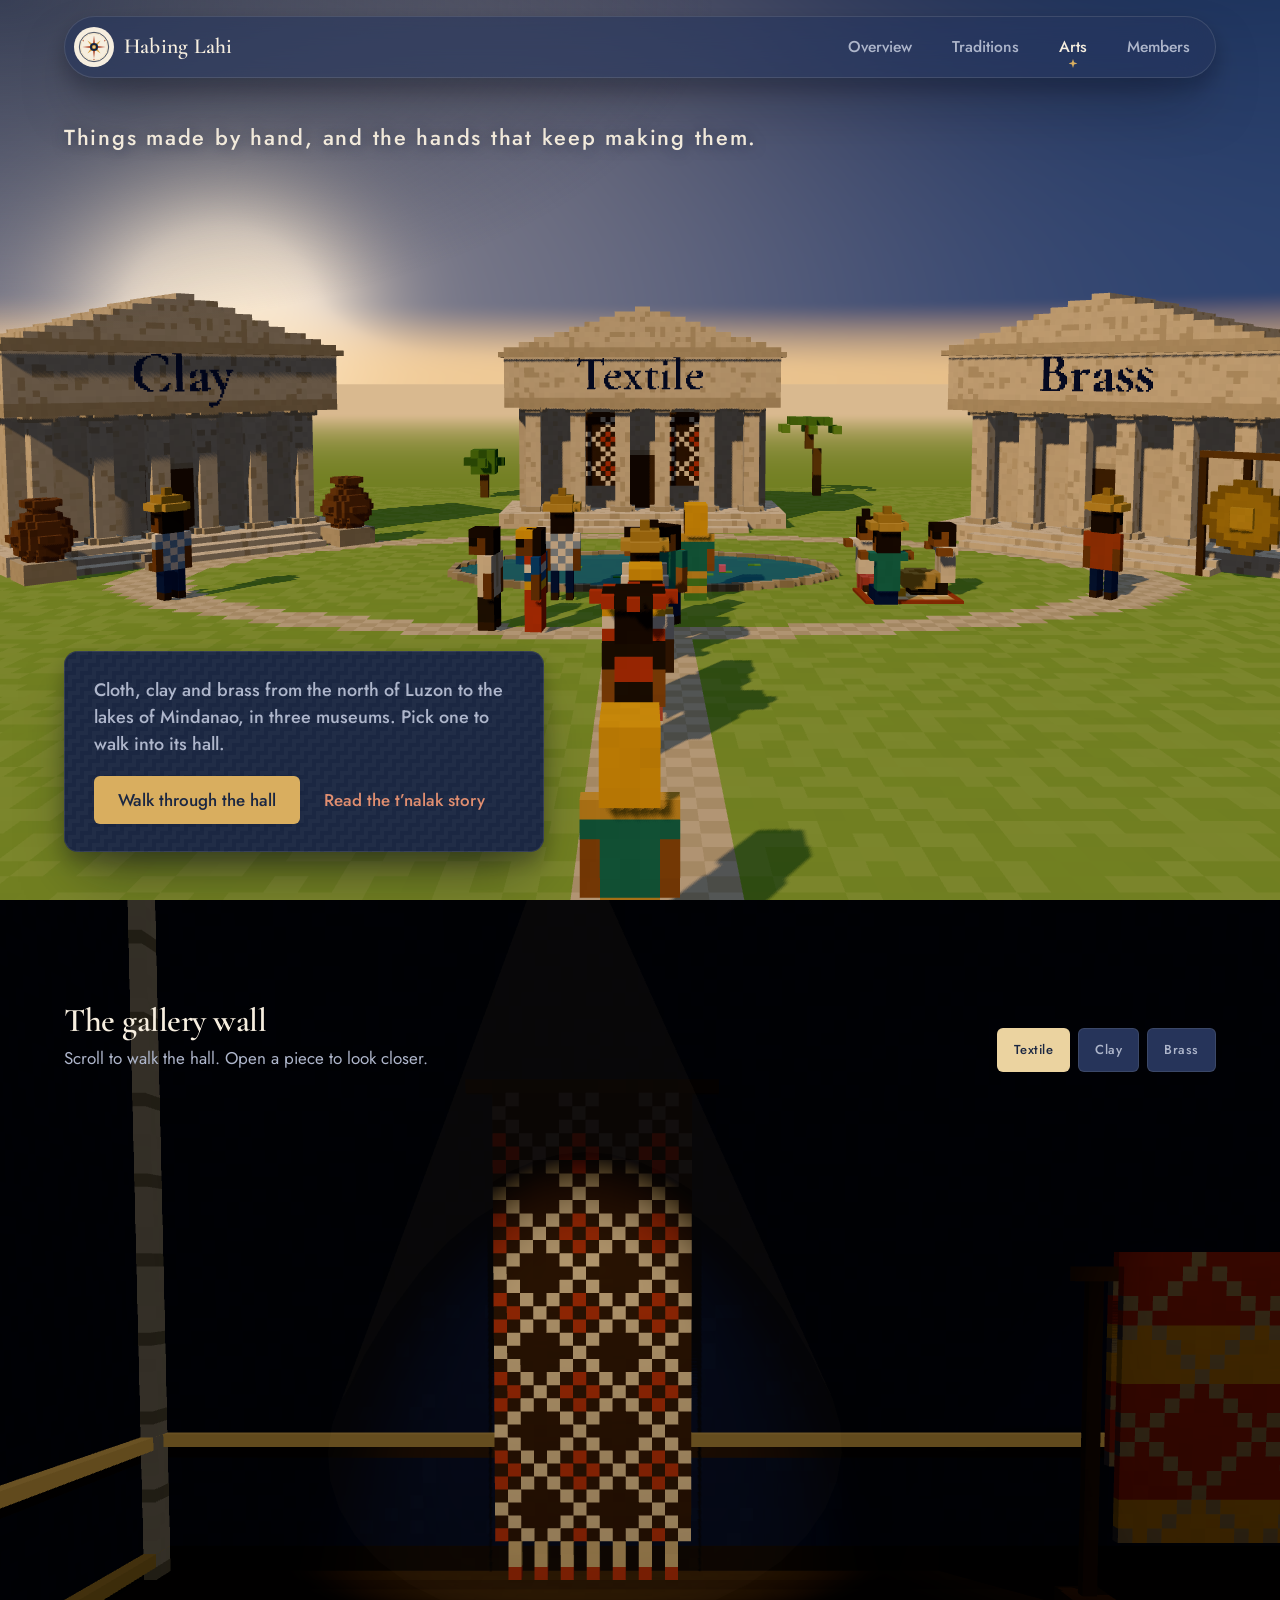
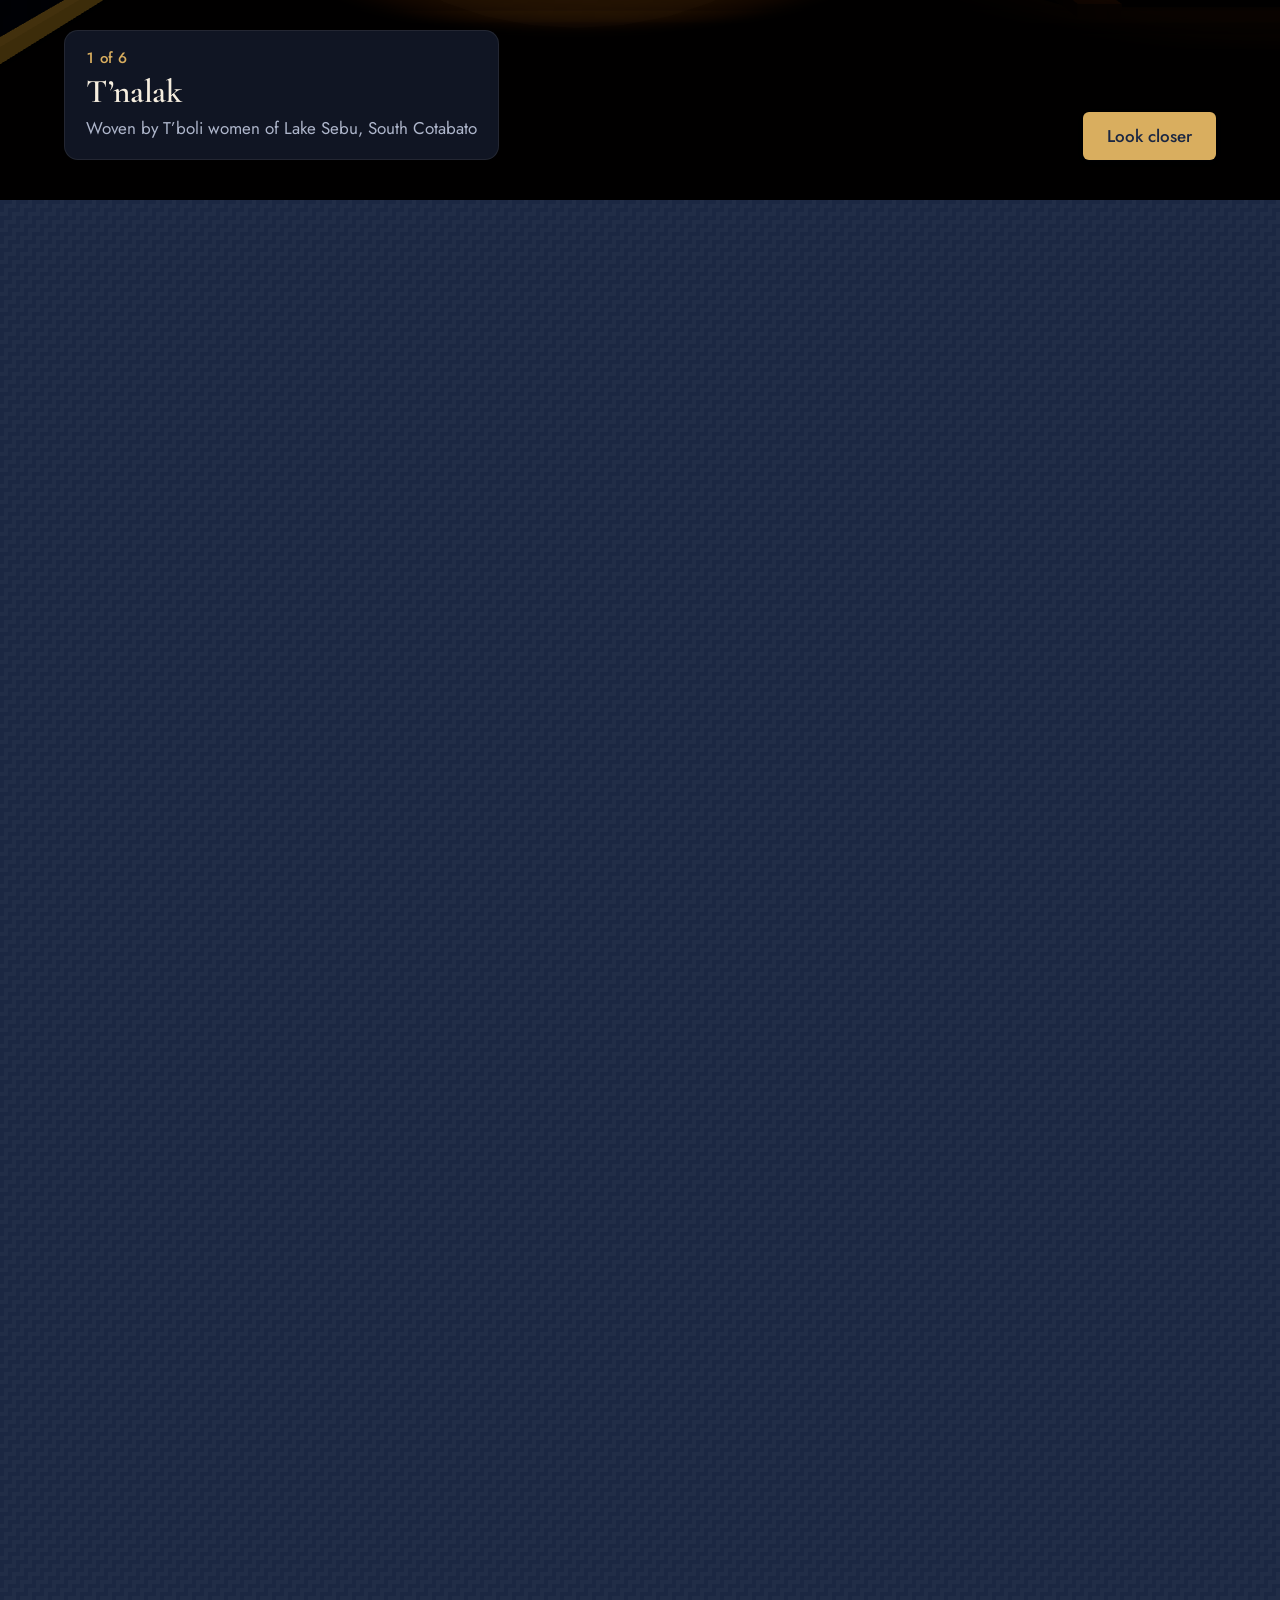
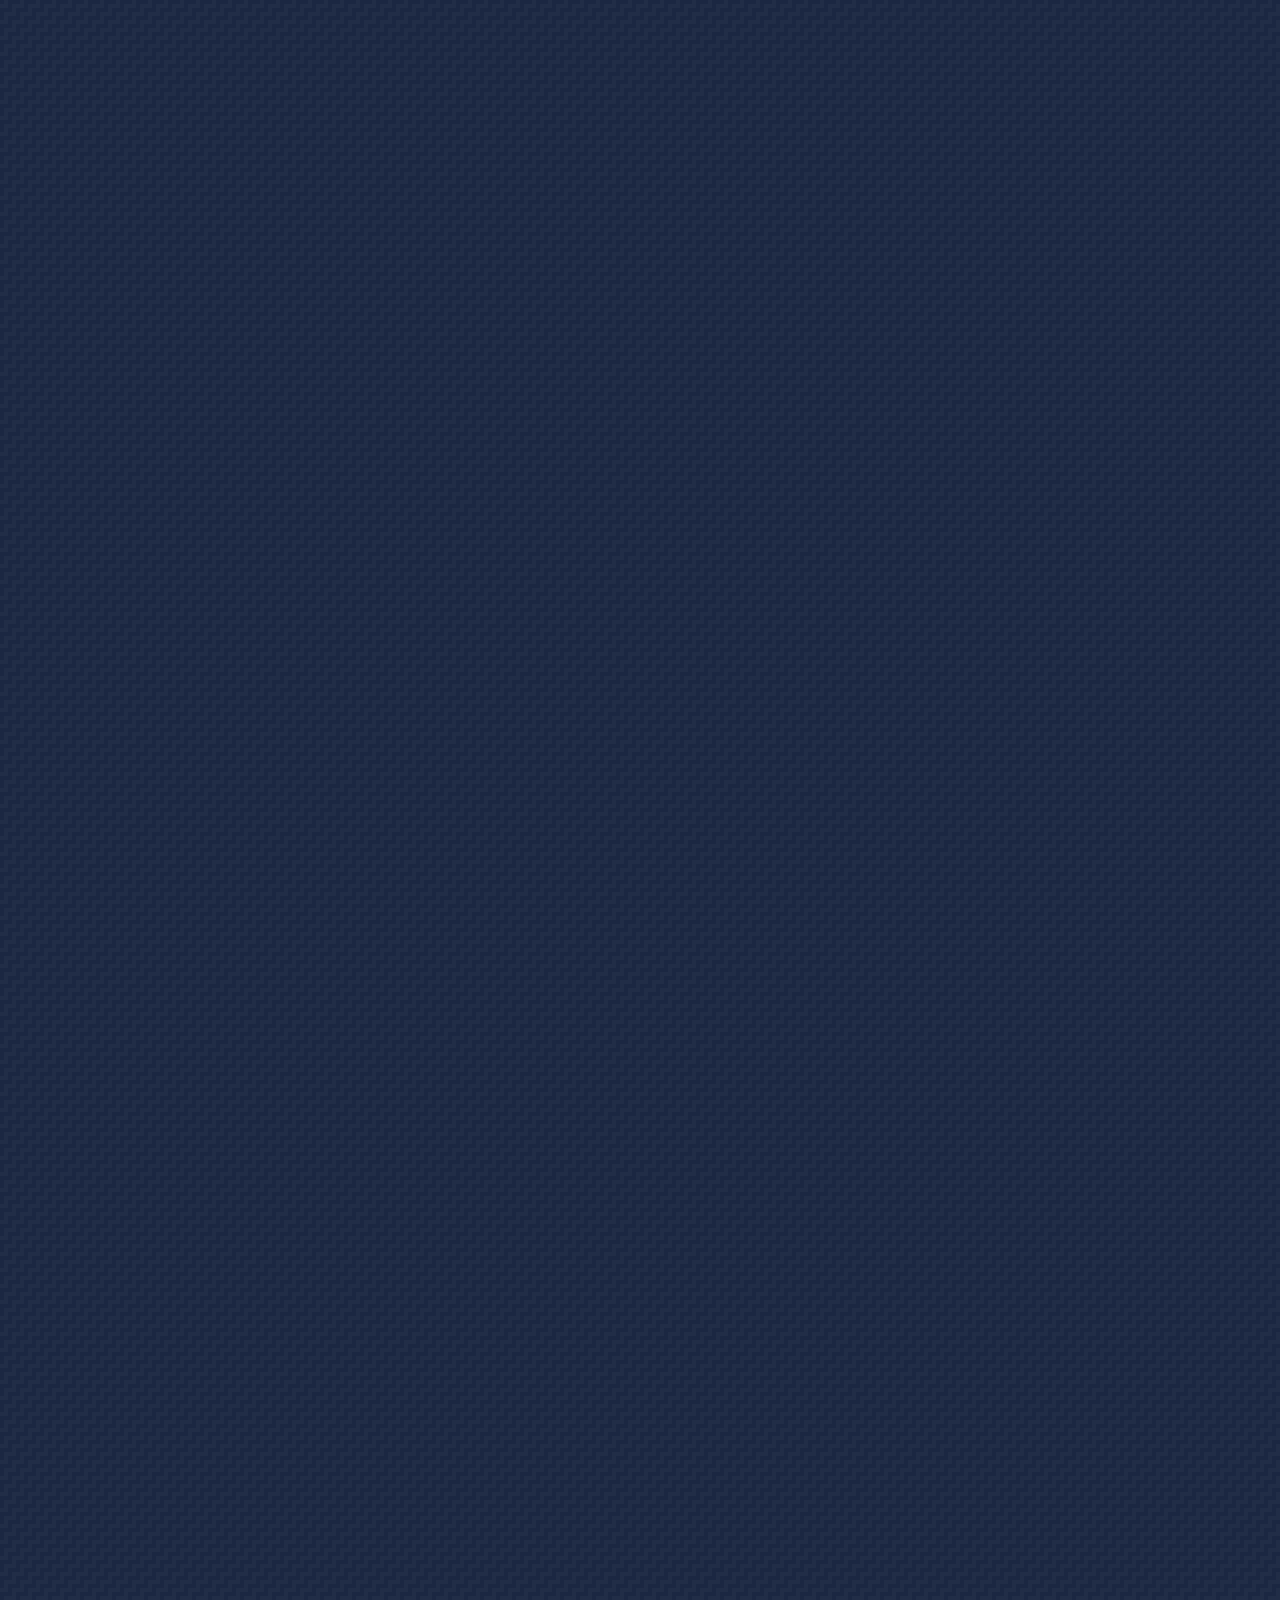
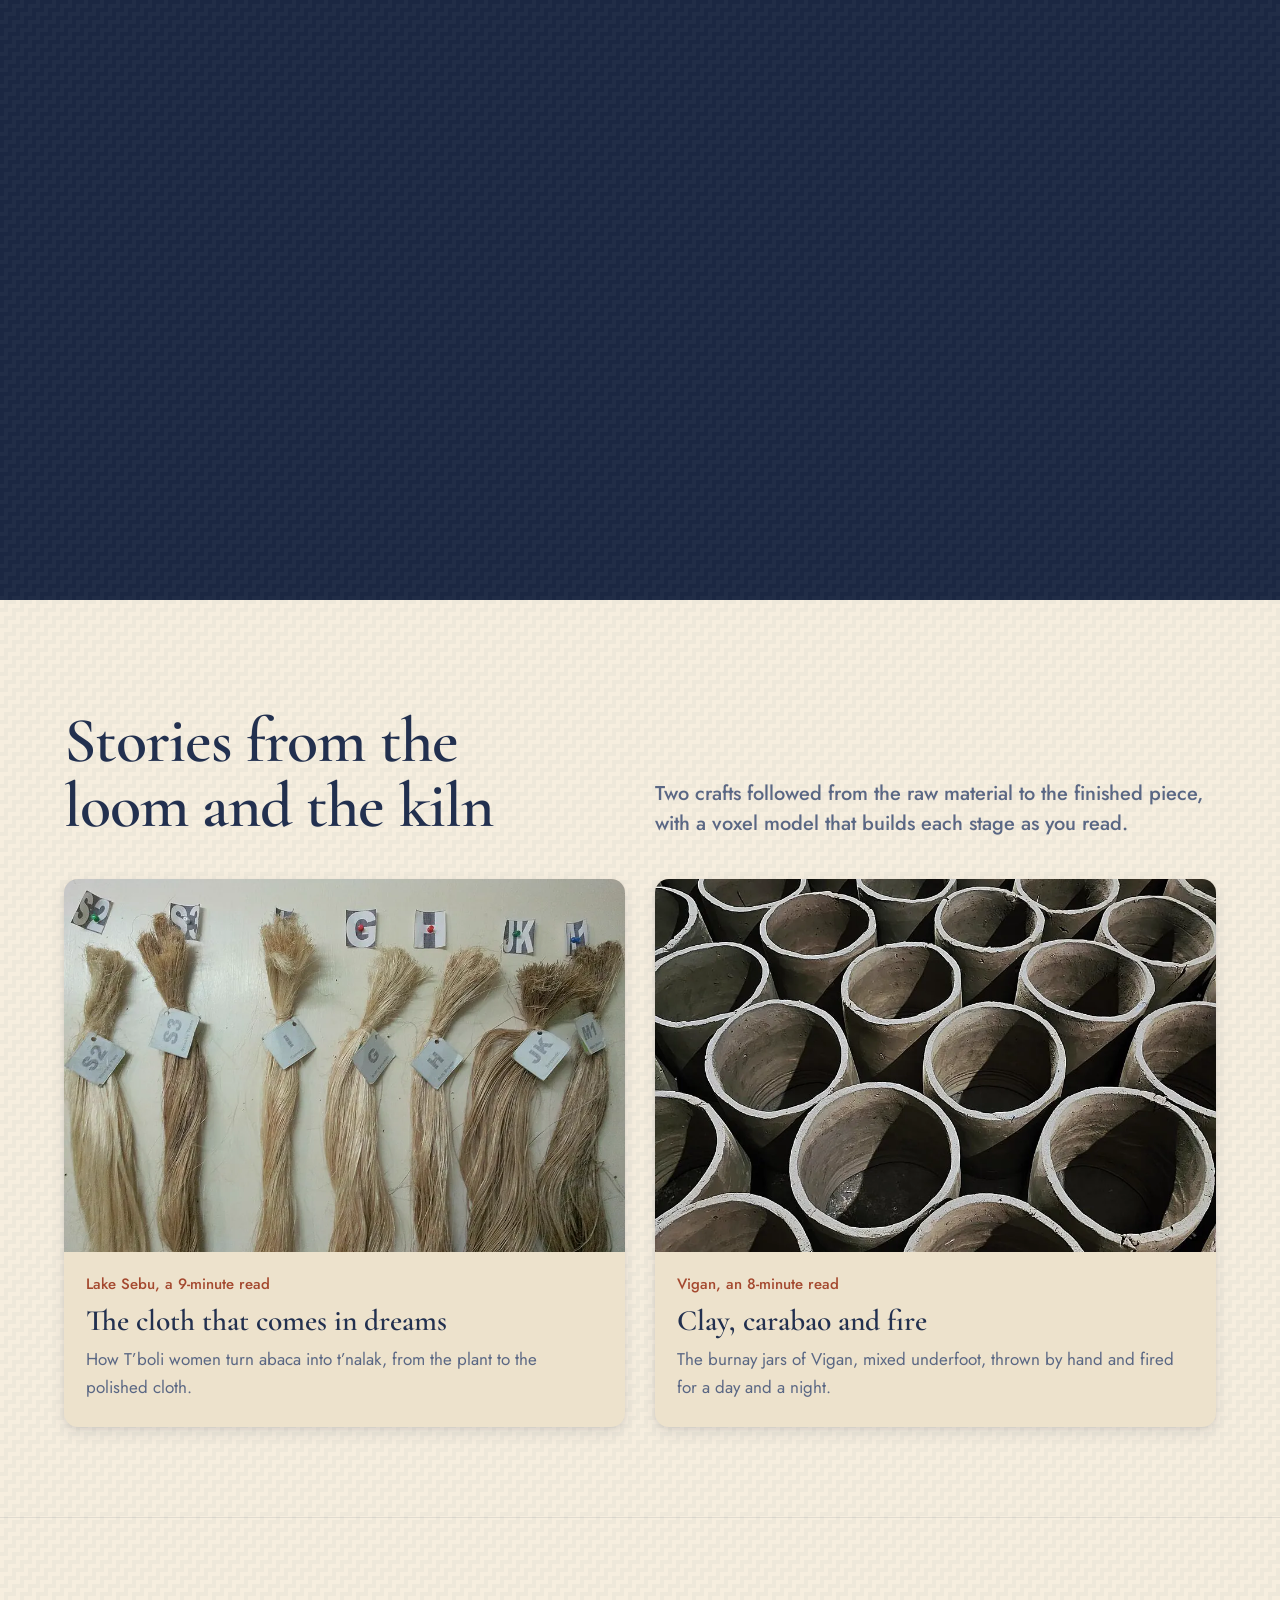
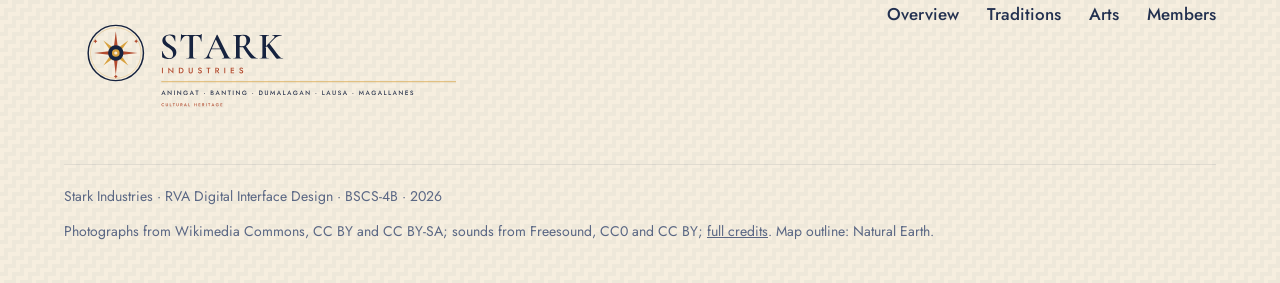
==== commit 8bb6ee59: "feat: voxel heroes for Traditions, Arts and Members - Traditions: a living festival town. Six corner" ====
--- a/site/arts.html
+++ b/site/arts.html
@@ -4,14 +4,17 @@
 <meta charset="utf-8">
 <meta name="viewport" content="width=device-width, initial-scale=1">
 <title>Sining — Habing Lahi</title>
-<meta name="description" content="Filipino handmade art: t’nalak and inabel weaving, piña cloth, burnay jars, the Manunggul jar and kulintang gongs.">
+<meta name="description" content="Three voxel museums of Filipino handmade art, Textile, Clay and Brass: walk the hall to t’nalak, inabel, piña, burnay, the Manunggul jar and the kulintang.">
 <meta name="theme-color" content="#1b2742">
 <link rel="icon" href="assets/logos/heritage-icon.svg" type="image/svg+xml">
 <link rel="preconnect" href="https://fonts.googleapis.com">
 <link rel="preconnect" href="https://fonts.gstatic.com" crossorigin>
 <link href="https://fonts.googleapis.com/css2?family=Cormorant+Garamond:ital,wght@0,500;0,600;1,600&family=Jost:wght@400;500&display=swap" rel="stylesheet">
 <link rel="stylesheet" href="css/site.css">
+<link rel="modulepreload" href="js/vendor/three.core.js">
+<link rel="modulepreload" href="js/vendor/three.module.min.js">
 <script src="js/site.js" defer></script>
+<script type="module" src="js/arts.js"></script>
 </head>
 <body>
 <a class="skip" href="#main">Skip to content</a>
@@ -33,117 +36,162 @@
 
 <main id="main">
 
-<section class="page-hero dark" aria-labelledby="a-title">
-  <div class="wrap page-hero__grid">
-    <div>
-      <h1 id="a-title" class="reveal" style="--delay:100ms"><span lang="fil">Sining</span></h1>
-      <p class="lead reveal" style="--delay:250ms">Things made by hand, and the hands that keep making them. Cloth, clay and brass from the north of Luzon to the lakes of Mindanao.</p>
-    </div>
-    <div class="page-hero__photo reveal" style="--delay:350ms"><img src="assets/img/photo-f154542548-960.webp" alt="Rows of unglazed burnay clay jars drying side by side in a Vigan workshop" width="960" height="1280" fetchpriority="high"></div>
-  </div>
-  <span class="threadline" aria-hidden="true"></span>
+<section class="vhero plaza" aria-labelledby="a-title">
+  <canvas aria-hidden="true"></canvas>
+  <h1 id="a-title" class="vhero__motto reveal" style="--delay:200ms">Things made by hand, and the hands that keep making them.<span class="visually-hidden"> <span lang="fil">Sining</span>.</span></h1>
+  <div class="plaza__doors" role="group" aria-label="The three museums">
+    <button class="vhero__pin plaza__door" type="button" data-museum="textile"><span class="plaza__tag">Enter the Textile museum</span></button>
+    <button class="vhero__pin plaza__door" type="button" data-museum="clay"><span class="plaza__tag">Enter the Clay museum</span></button>
+    <button class="vhero__pin plaza__door" type="button" data-museum="brass"><span class="plaza__tag">Enter the Brass museum</span></button>
+  </div>
+  <div class="vhero__panel dark reveal" style="--delay:350ms">
+    <p>Cloth, clay and brass from the north of Luzon to the lakes of Mindanao, in three museums. Pick one to walk into its hall.</p>
+    <div class="vhero__actions"><a class="btn" href="#hall">Walk through the hall</a><a class="link" href="story-tnalak.html">Read the t’nalak story</a></div>
+  </div>
 </section>
 
-<section aria-labelledby="wall-title">
+<section class="hall dark" id="hall" aria-labelledby="hall-title">
+  <div class="hall__stage">
+    <canvas aria-hidden="true"></canvas>
+    <div class="wrap hall__head">
+      <div>
+        <h2 id="hall-title">The gallery wall</h2>
+        <p class="muted">Scroll to walk the hall. Open a piece to look closer.</p>
+      </div>
+      <nav class="hall__wings" aria-label="Museums">
+        <a class="chip" href="#tnalak" data-wing="textile">Textile</a>
+        <a class="chip" href="#burnay" data-wing="clay">Clay</a>
+        <a class="chip" href="#kulintang" data-wing="brass">Brass</a>
+      </nav>
+    </div>
+    <ol class="hall__pieces">
+      <li><button class="hall__piece" id="tnalak" type="button" aria-haspopup="dialog"><span>T’nalak</span></button></li>
+      <li><button class="hall__piece" id="inabel" type="button" aria-haspopup="dialog"><span lang="fil">Inabel</span></button></li>
+      <li><button class="hall__piece" id="pina" type="button" aria-haspopup="dialog"><span lang="fil">Piña</span></button></li>
+      <li><button class="hall__piece" id="burnay" type="button" aria-haspopup="dialog"><span lang="fil">Burnay</span></button></li>
+      <li><button class="hall__piece" id="manunggul" type="button" aria-haspopup="dialog"><span>Manunggul jar</span></button></li>
+      <li><button class="hall__piece" id="kulintang" type="button" aria-haspopup="dialog"><span lang="fil">Kulintang</span></button></li>
+    </ol>
+    <div class="wrap hall__foot">
+      <div class="hall__placard" aria-live="polite">
+        <p class="hall__count" data-now-num>1 of 6</p>
+        <h3 data-now-name>T’nalak</h3>
+        <p class="muted" data-now-maker>Woven by T’boli women of Lake Sebu, South Cotabato</p>
+      </div>
+      <button class="btn" type="button" data-open aria-haspopup="dialog">Look closer</button>
+    </div>
+  </div>
+</section>
+
+<!-- the museum labels: the tombstone (museum, name, maker, medium, date), then the curator's note -->
+<template data-label="tnalak" data-photo="assets/img/photo-f185527484-960.webp" data-alt="T’boli weaver at a backstrap loom, black and red t’nalak cloths hanging behind her">
+  <p class="label__wing">Textile museum</p>
+  <h2 id="piece-title">T’nalak</h2>
+  <p class="label__maker">Woven by T’boli women of Lake Sebu, South Cotabato</p>
+  <p class="label__medium">Abaca fibre, tie-dyed with natural dyes and woven on a backstrap loom</p>
+  <p class="label__date">A living tradition</p>
+  <div class="label__note">
+    <p>The pattern exists before the cloth does. The weaver ties and dyes the abaca threads before they reach the loom, and black, red and the natural cream of the fibre are the only colours.</p>
+    <p>T’boli weavers are called dreamweavers: the designs are said to come to them in sleep. Lang Dulay of Lake Sebu was named a National Living Treasure in 1998.</p>
+  </div>
+  <p><a class="link" href="story-tnalak.html">Read the t’nalak story</a></p>
+</template>
+<template data-label="inabel" data-photo="assets/img/photo-f201577316-960.webp" data-alt="Wooden floor loom with red and saffron cotton cloth half woven on it">
+  <p class="label__wing">Textile museum</p>
+  <h2 id="piece-title"><span lang="fil">Inabel</span></h2>
+  <p class="label__maker">Woven by Ilocano weavers of Ilocos Norte and Ilocos Sur</p>
+  <p class="label__medium">Cotton, woven on a wooden pedal loom</p>
+  <p class="label__date">A living tradition</p>
+  <div class="label__note">
+    <p>Tight geometric patterns make a cloth thick enough for a blanket and soft enough to wear every day.</p>
+    <p>Magdalena Gamayo of Pinili, Ilocos Norte, learned the patterns by memory and was named a National Living Treasure in 2012.</p>
+  </div>
+</template>
+<template data-label="pina" data-photo="assets/img/photo-f154924372-960.webp" data-alt="Sheer cream piña barong with embroidered panels on a hanger">
+  <p class="label__wing">Textile museum</p>
+  <h2 id="piece-title"><span lang="fil">Piña</span></h2>
+  <p class="label__maker">Woven in Kalibo, Aklan</p>
+  <p class="label__medium">Pineapple leaf fibre, scraped and knotted by hand, woven into a sheer cloth</p>
+  <p class="label__date">A living tradition, worn as the barong and the baro’t saya</p>
+  <div class="label__note">
+    <p>Fibre is scraped by hand from pineapple leaves, knotted end to end and woven into a cloth so fine you can read through it. It is the cloth of the formal barong.</p>
+    <p>Kalibo, the same town that dances Ati-Atihan, is where most piña is still woven.</p>
+  </div>
+</template>
+<template data-label="burnay" data-photo="assets/img/photo-f146938627-960.webp" data-alt="Potter shaping a tall clay jar on a wheel, finished burnay jars on shelves around him">
+  <p class="label__wing">Clay museum</p>
+  <h2 id="piece-title"><span lang="fil">Burnay</span></h2>
+  <p class="label__maker">Made by the potters of Pagburnayan, Vigan, Ilocos Sur</p>
+  <p class="label__medium">Local clay, thrown on a wheel turned by foot and fired unglazed in a brick kiln</p>
+  <p class="label__date">A living tradition</p>
+  <div class="label__note">
+    <p>Jars like this one hold <i lang="fil">basi</i>, sugarcane wine, and <i lang="fil">bagoong</i> while they ferment.</p>
+    <p>The craft came to Vigan with Chinese potters before the Spanish arrived, and a few families in the Pagburnayan district still keep it.</p>
+  </div>
+  <p><a class="link" href="story-burnay.html">Read the burnay story</a></p>
+</template>
+<template data-label="manunggul" data-photo="assets/img/photo-f82346812-960.webp" data-alt="The Manunggul burial jar in a museum case, two small figures in a boat on its lid">
+  <p class="label__wing">Clay museum</p>
+  <h2 id="piece-title">Manunggul jar</h2>
+  <p class="label__maker">Found in the Tabon Caves, Palawan</p>
+  <p class="label__medium">Earthenware, painted; a secondary burial jar</p>
+  <p class="label__date">About 890 to 710 BCE</p>
+  <div class="label__note">
+    <p>On the lid two figures row a boat: a soul on its way to the afterlife.</p>
+    <p>The jar is a National Cultural Treasure, kept at the National Museum of Anthropology in Manila.</p>
+  </div>
+</template>
+<template data-label="kulintang" data-photo="assets/img/photo-f185334698-960.webp" data-alt="A row of five bossed brass kulintang gongs on a painted wooden frame">
+  <p class="label__wing">Brass museum</p>
+  <h2 id="piece-title"><span lang="fil">Kulintang</span></h2>
+  <p class="label__maker">Played by Maranao and Maguindanaon musicians of Lanao and Maguindanao</p>
+  <p class="label__medium">Brass gongs on a carved and painted wooden frame</p>
+  <p class="label__date">A living tradition</p>
+  <div class="label__note">
+    <p>A row of gongs tuned from low to high, played with two soft beaters while larger hanging gongs and a drum play around it.</p>
+    <p>The music is learned by ear, player to player. The frames are often carved and painted with <i lang="fil">okir</i>, the flowing Maranao design.</p>
+  </div>
+</template>
+
+<section class="screen stories--light" aria-labelledby="stories-title">
   <div class="wrap">
-    <div class="atlas__head">
-      <div>
-        <h2 id="wall-title">The gallery wall</h2>
-        <p class="muted">Open any piece to read where it comes from and who keeps it.</p>
-      </div>
-      <div class="chips" role="group" aria-label="Show material">
-        <button class="chip" type="button" data-material="all" aria-pressed="true">All pieces</button>
-        <button class="chip" type="button" data-material="textile" aria-pressed="false">Textile</button>
-        <button class="chip" type="button" data-material="clay" aria-pressed="false">Clay</button>
-        <button class="chip" type="button" data-material="brass" aria-pressed="false">Brass</button>
-      </div>
-    </div>
-
-    <div class="wall">
-      <button class="art" id="tnalak" type="button" data-mat="textile" aria-haspopup="dialog">
-        <span class="art__frame"><img style="--ar:3/2" src="assets/img/photo-f185527484-960.webp" alt="T’boli weaver at a backstrap loom, black and red t’nalak cloths hanging behind her" width="960" height="640" loading="lazy"></span>
-        <span class="art__name">T’nalak</span>
-        <span class="art__meta"><span class="tag">Abaca</span> T’boli, Lake Sebu</span>
-        <template>
-          <h2 style="font-size:var(--t-1)">T’nalak</h2>
-          <p>Abaca fibres are tied and dyed before they reach the loom, so the pattern exists before the cloth does. Black, red and the natural cream of the fibre are the only colours.</p>
-          <p class="muted">T’boli weavers are called dreamweavers: the designs are said to come to them in sleep. Lang Dulay of Lake Sebu was named a National Living Treasure in 1998.</p>
-          <dl><dt>Community</dt><dd>T’boli</dd><dt>Place</dt><dd>Lake Sebu, South Cotabato</dd><dt>Material</dt><dd>Abaca, natural dyes</dd></dl>
-          <p><a class="link" href="story-tnalak.html">Read the t’nalak story</a></p>
-        </template>
-      </button>
-
-      <button class="art" id="inabel" type="button" data-mat="textile" aria-haspopup="dialog">
-        <span class="art__frame"><img src="assets/img/photo-f201577316-960.webp" alt="Wooden floor loom with red and saffron cotton cloth half woven on it" width="960" height="1157" loading="lazy"></span>
-        <span class="art__name"><span lang="fil">Inabel</span></span>
-        <span class="art__meta"><span class="tag">Cotton</span> Ilocos</span>
-        <template>
-          <h2 style="font-size:var(--t-1)">Inabel</h2>
-          <p>Cotton woven on wooden pedal looms in tight geometric patterns, thick enough for a blanket and soft enough to wear every day.</p>
-          <p class="muted">Magdalena Gamayo of Pinili, Ilocos Norte, learned the patterns by memory and was named a National Living Treasure in 2012.</p>
-          <dl><dt>Community</dt><dd>Ilocano weavers</dd><dt>Place</dt><dd>Ilocos Norte and Ilocos Sur</dd><dt>Material</dt><dd>Cotton</dd></dl>
-        </template>
-      </button>
-
-      <button class="art" id="pina" type="button" data-mat="textile" aria-haspopup="dialog">
-        <span class="art__frame"><img src="assets/img/photo-f154924372-960.webp" alt="Sheer cream piña barong with embroidered panels on a hanger" width="960" height="1391" loading="lazy"></span>
-        <span class="art__name"><span lang="fil">Piña</span></span>
-        <span class="art__meta"><span class="tag">Pineapple fibre</span> Aklan</span>
-        <template>
-          <h2 style="font-size:var(--t-1)">Piña</h2>
-          <p>Fibre is scraped by hand from pineapple leaves, knotted end to end and woven into a cloth so fine you can read through it. It is the cloth of the formal barong.</p>
-          <p class="muted">Kalibo, the same town that dances Ati-Atihan, is where most piña is still woven.</p>
-          <dl><dt>Place</dt><dd>Kalibo, Aklan</dd><dt>Material</dt><dd>Pineapple leaf fibre</dd><dt>Used for</dt><dd>Barong and baro’t saya</dd></dl>
-        </template>
-      </button>
-
-      <button class="art" id="burnay" type="button" data-mat="clay" aria-haspopup="dialog">
-        <span class="art__frame"><img style="--ar:4/3" src="assets/img/photo-f146938627-960.webp" alt="Potter shaping a tall clay jar on a wheel, finished burnay jars on shelves around him" width="960" height="623" loading="lazy"></span>
-        <span class="art__name"><span lang="fil">Burnay</span></span>
-        <span class="art__meta"><span class="tag">Clay</span> Vigan</span>
-        <template>
-          <h2 style="font-size:var(--t-1)">Burnay</h2>
-          <p>Unglazed earthen jars thrown on a wheel turned by foot and fired in a brick kiln. They hold <i lang="fil">basi</i>, sugarcane wine, and <i lang="fil">bagoong</i> while they ferment.</p>
-          <p class="muted">The craft came to Vigan with Chinese potters before the Spanish arrived, and a few families in the Pagburnayan district still keep it.</p>
-          <dl><dt>Place</dt><dd>Vigan, Ilocos Sur</dd><dt>Material</dt><dd>Local clay, wood-fired</dd></dl>
-          <p><a class="link" href="story-burnay.html">Read the burnay story</a></p>
-        </template>
-      </button>
-
-      <button class="art" id="manunggul" type="button" data-mat="clay" aria-haspopup="dialog">
-        <span class="art__frame"><img src="assets/img/photo-f82346812-960.webp" alt="The Manunggul burial jar in a museum case, two small figures in a boat on its lid" width="960" height="1280" loading="lazy"></span>
-        <span class="art__name">Manunggul jar</span>
-        <span class="art__meta"><span class="tag">Clay</span> Palawan</span>
-        <template>
-          <h2 style="font-size:var(--t-1)">Manunggul jar</h2>
-          <p>A secondary burial jar from about 890 to 710 BCE, found in the Tabon Caves of Palawan. On the lid two figures row a boat: a soul on its way to the afterlife.</p>
-          <p class="muted">It is a National Cultural Treasure and is kept at the National Museum of Anthropology in Manila.</p>
-          <dl><dt>Found</dt><dd>Tabon Caves, Palawan</dd><dt>Age</dt><dd>About 2,800 years</dd><dt>Material</dt><dd>Earthenware, painted</dd></dl>
-        </template>
-      </button>
-
-      <button class="art" id="kulintang" type="button" data-mat="brass" aria-haspopup="dialog">
-        <span class="art__frame"><img style="--ar:16/9" src="assets/img/photo-f185334698-960.webp" alt="A row of five bossed brass kulintang gongs on a painted wooden frame" width="960" height="419" loading="lazy"></span>
-        <span class="art__name"><span lang="fil">Kulintang</span></span>
-        <span class="art__meta"><span class="tag">Brass</span> Mindanao</span>
-        <template>
-          <h2 style="font-size:var(--t-1)">Kulintang</h2>
-          <p>A row of gongs tuned from low to high, laid on a carved frame and played with two soft beaters. Larger hanging gongs and a drum play around it.</p>
-          <p class="muted">The music is learned by ear, player to player. The frames are often carved and painted with <i lang="fil">okir</i>, the flowing Maranao design.</p>
-          <dl><dt>Communities</dt><dd>Maranao, Maguindanaon</dd><dt>Place</dt><dd>Lanao and Maguindanao</dd><dt>Material</dt><dd>Brass, wood</dd></dl>
-        </template>
-      </button>
+    <div class="split-head">
+      <h2 id="stories-title">Stories from the loom and the kiln</h2>
+      <p class="lead muted">Two crafts followed from the raw material to the finished piece, with a voxel model that builds each stage as you read.</p>
+    </div>
+    <div class="story-pair">
+      <a class="story-card" href="story-tnalak.html">
+        <span class="story-card__img"><img src="assets/img/photo-f27708052-960.webp" alt="Bundles of pale, combed abaca fibre hanging side by side" width="960" height="640" loading="lazy"></span>
+        <span class="story-card__body">
+          <span class="story-card__meta">Lake Sebu, a 9-minute read</span>
+          <span class="story-card__title">The cloth that comes in dreams</span>
+          <span class="muted">How T’boli women turn abaca into t’nalak, from the plant to the polished cloth.</span>
+        </span>
+      </a>
+      <a class="story-card" href="story-burnay.html">
+        <span class="story-card__img"><img src="assets/img/photo-f154542548-960.webp" alt="Rows of unglazed burnay clay jars drying side by side in a Vigan workshop" width="960" height="1280" loading="lazy"></span>
+        <span class="story-card__body">
+          <span class="story-card__meta">Vigan, an 8-minute read</span>
+          <span class="story-card__title">Clay, carabao and fire</span>
+          <span class="muted">The burnay jars of Vigan, mixed underfoot, thrown by hand and fired for a day and a night.</span>
+        </span>
+      </a>
     </div>
   </div>
 </section>
 
-<dialog class="viewer" aria-label="Artwork details">
+<dialog class="viewer piece" aria-labelledby="piece-title">
   <button class="viewer__close" type="button" aria-label="Close">
     <svg width="18" height="18" viewBox="0 0 24 24" fill="none" stroke="currentColor" stroke-width="2" stroke-linecap="round" aria-hidden="true"><path d="M6 6l12 12M18 6L6 18"/></svg>
   </button>
   <div class="viewer__grid">
-    <img alt="" width="960" height="1200">
-    <div class="viewer__body"></div>
+    <div class="piece__stage">
+      <canvas aria-hidden="true"></canvas>
+      <img class="piece__photo" alt="" width="960" height="640">
+      <p class="piece__hint" aria-hidden="true">Drag, or use the arrow keys, to turn it any way</p>
+      <button class="piece__swap" type="button" aria-pressed="false"><img alt="" width="96" height="64"><span>See the photograph</span></button>
+    </div>
+    <div class="viewer__body piece__label"></div>
   </div>
 </dialog>
 
--- a/site/css/site.css
+++ b/site/css/site.css
@@ -156,28 +156,63 @@
 .chip[aria-pressed="true"] { background: var(--palay-soft); color: var(--gabi); border-color: transparent; }
 .chip:active { transform: scale(.97); }
 
-/* ---------- page hero (inner pages) ---------- */
-.page-hero {
-  min-height: 78svh; display: grid; align-items: end;
-  padding-top: 140px; position: relative; overflow: hidden;
-}
-.page-hero h1 {
-  font-size: var(--t-hero); line-height: .92; letter-spacing: -.02em; font-weight: 500;
-}
-.page-hero .lead { margin-top: 20px; color: var(--hamog); }
-.page-hero__grid { display: grid; grid-template-columns: 1.2fr 1fr; gap: var(--gut); align-items: end; }
-.page-hero__photo {
-  border-radius: var(--r-m); overflow: hidden; aspect-ratio: 4 / 5; max-height: 62svh; justify-self: end; width: min(100%, 420px);
-  box-shadow: var(--shadow-dark);
-  transform: perspective(1200px) rotateY(-8deg) translateZ(0);
-  transition: transform var(--d-slow) var(--ease-out);
-}
-.page-hero__photo:hover { transform: perspective(1200px) rotateY(-3deg); }
-.page-hero__photo img { width: 100%; height: 100%; object-fit: cover; }
-.threadline { position: absolute; inset: auto 0 0; height: 1px; background: var(--palay); opacity: .45; }
-@media (max-width: 860px) {
-  .page-hero__grid { grid-template-columns: 1fr; }
-  .page-hero__photo { justify-self: start; aspect-ratio: 3 / 2; width: 100%; transform: none; }
+/* ---------- the voxel heroes (Traditions, Arts, Members): words standing in the world ---------- */
+.vhero { position: relative; height: 100svh; min-height: 600px; padding: 0; overflow: hidden; color: var(--banig);
+  background: linear-gradient(#1b2742, #46557a 34%, #e7c18f 56%, #93b060 56%); }
+.vhero canvas { position: absolute; inset: 0; width: 100%; height: 100%; display: block; }
+/* the indigo shade behind the title, as on the Overview (DESIGN.md 3.5), so the plain line reads on any sky */
+.vhero::before { content: ""; position: absolute; inset: 0; z-index: 1; pointer-events: none;
+  background: radial-gradient(90% 60% at 0% 0%, rgb(27 39 66 / .62), rgb(27 39 66 / 0) 62%); }
+/* in a town corner, or with one of the five picked, that one leads; the page's line steps back */
+:is(.town, .shore)[data-here]:not([data-here=""]) :is(.vhero__motto, .vhero__cue) { visibility: hidden; }
+.vhero__panel[hidden] { display: none; }
+/* the plain line, as on the Overview: on the sky, or sat on the voxel word's corner by script */
+.vhero__motto { position: absolute; z-index: 2; left: max(var(--edge), (100% - var(--wrap)) / 2); top: 124px; margin: 0;
+  max-width: calc(100% - 2 * var(--edge)); font: 500 clamp(1.05rem, 1.7vw, 1.5rem)/1.25 var(--f-text); letter-spacing: .08em;
+  color: var(--banig); text-shadow: 0 1px 14px rgb(27 39 66 / .55); }
+.vhero__panel { position: absolute; z-index: 3; left: max(var(--edge), (100% - var(--wrap)) / 2); bottom: 48px; width: min(480px, 100% - 2 * var(--edge));
+  display: grid; gap: 14px; padding: 26px 30px 28px; border-radius: var(--r-m);
+  box-shadow: inset 0 0 0 1px rgb(246 238 223 / .1), var(--shadow-dark); }
+.vhero__panel > p { color: var(--hamog); font-size: 1.125rem; line-height: 1.5; font-weight: 500; }
+.vhero__panel > .vhero__meta { color: var(--palay); font-size: var(--t-small); }
+.vhero__name { font-size: var(--t-2); }
+.vhero__actions { display: flex; flex-wrap: wrap; align-items: center; gap: 12px 24px; margin-top: 4px; }
+button.link { border: 0; padding: 10px 0; font: inherit; font-weight: 500; cursor: pointer; }
+/* clear buttons over the scene: a sign in the town, a museum on the plaza */
+.vhero__pin { position: absolute; z-index: 2; padding: 0; border: 0; border-radius: var(--r-s); background: none; cursor: pointer;
+  transition: box-shadow var(--d-fast); }
+.vhero__pin:hover, .vhero__pin[aria-pressed="true"] { box-shadow: 0 0 0 2px var(--palay), 0 0 28px rgb(217 174 95 / .35); }
+.vhero__pin:focus-visible { outline: 2px solid var(--palay); outline-offset: 3px; }
+.vhero:not(.is-live) .vhero__pin { display: none; }
+.vhero__cue { position: absolute; z-index: 2; left: 50%; bottom: 24px; translate: -50% 0; display: grid; justify-items: center; gap: 10px;
+  padding: 8px 12px; font-size: var(--t-label); letter-spacing: .04em; color: var(--banig); text-decoration: none; text-shadow: 0 1px 10px rgb(27 39 66 / .7); }
+.vhero__cue span { width: 1px; height: 40px; background: linear-gradient(var(--palay), transparent); transform-origin: top; animation: cue 2.4s var(--ease-inout) infinite; }
+.town__list { display: none; }
+.town.is-still .town__list { display: flex; flex-wrap: wrap; gap: 0 18px; list-style: none; margin: 0; padding: 0; }
+.plaza__tag { position: absolute; left: 50%; top: -10px; translate: -50% -90%; white-space: nowrap; pointer-events: none;
+  padding: 6px 12px; border-radius: var(--r-s); background: rgb(27 39 66 / .88); color: var(--banig); font-size: var(--t-label); font-weight: 500;
+  opacity: 0; transition: opacity var(--d-fast), translate var(--d-fast) var(--ease-out); }
+.plaza__door:hover .plaza__tag, .plaza__door:focus-visible .plaza__tag { opacity: 1; translate: -50% -100%; }
+@media (max-width: 767px) {
+  /* a phone shows the town small: its signs become a row of name chips in the sky above it */
+  .town .town__pins { position: absolute; z-index: 2; left: var(--edge); right: var(--edge); top: 184px; display: flex; flex-wrap: wrap; gap: 8px; }
+  .town .town__pin { position: static; width: auto !important; height: auto !important; min-height: 44px; padding: 0 12px;
+    background: rgb(27 39 66 / .8); color: var(--banig); font-size: var(--t-label); font-weight: 500; box-shadow: inset 0 0 0 1px rgb(246 238 223 / .14); }
+  .town .town__pin .visually-hidden { position: static; width: auto; height: auto; overflow: visible; clip-path: none; }
+  .vhero__panel { bottom: calc(84px + env(safe-area-inset-bottom)); padding: 20px 22px 22px; }
+  .vhero__panel > p { font-size: 1rem; }
+  .vhero__cue { bottom: calc(80px + env(safe-area-inset-bottom)); }
+}
+
+/* ---------- inner-page sections: as tall as what they hold, no empty screen under the cards ---------- */
+.screen { padding: clamp(96px, 12vh, 128px) 0 clamp(80px, 10vh, 112px); }
+.split-head { display: grid; grid-template-columns: repeat(12, minmax(0, 1fr)); gap: 0 var(--gut); align-items: end; }
+.split-head h2 { grid-column: 1 / 7; }
+.split-head > p { grid-column: 7 / -1; max-width: 46ch; }
+@media (max-width: 899px) {
+  .split-head { grid-template-columns: 1fr; }
+  .split-head > * { grid-column: 1 / -1; }
+  .split-head > p { margin-top: 12px; }
 }
 
 /* ---------- statement ---------- */
@@ -224,25 +259,28 @@
   .year__line { display: none; }
 }
 
-.fest { display: grid; grid-template-columns: 7fr 5fr; gap: calc(var(--gut) * 2); align-items: center; padding-block: 72px; border-top: 1px solid rgb(34 48 79 / .1); }
-.fest:nth-of-type(even) { grid-template-columns: 5fr 7fr; }
-.fest:nth-of-type(even) .fest__media { order: 2; }
-.fest__media { display: grid; grid-template-columns: 2fr 1fr; gap: 12px; }
-.fest__media .main { grid-row: span 2; }
+.screen .year { margin-top: 28px; padding-top: 0; }
+.screen .year__line { top: 45px; }
+
 .frame { border-radius: var(--r-m); overflow: hidden; box-shadow: var(--shadow-2); }
 .frame img { width: 100%; height: 100%; object-fit: cover; transition: transform 500ms var(--ease-out); }
 .frame:hover img { transform: scale(1.03); }
-.fest__media .main { aspect-ratio: 3 / 2; }
-.fest__media .side { aspect-ratio: 1; }
-.fest__media.single { grid-template-columns: 1fr; }
-.fest__when { display: flex; gap: 12px; align-items: baseline; color: var(--luad); font-weight: 500; margin-bottom: 10px; font-variant-numeric: tabular-nums; }
-.fest__when b { font: 600 2.6rem/1 var(--f-display); color: var(--tinta); }
-.fest h3 { margin-bottom: 14px; }
-.fest p + p { margin-top: .8em; }
-@media (max-width: 860px) {
-  .fest, .fest:nth-of-type(even) { grid-template-columns: 1fr; }
-  .fest:nth-of-type(even) .fest__media { order: 0; }
-}
+/* the four festivals under the year, and the two places */
+.fest-cards { display: grid; grid-template-columns: repeat(4, minmax(0, 1fr)); gap: var(--gut); margin-top: 36px; }
+.fest-card { display: grid; gap: 8px; align-content: start; }
+.fest-card .frame { aspect-ratio: 3 / 2; margin-bottom: 8px; }
+.fest-card h3 { font-size: 1.7rem; }
+.fest-card p { font-size: var(--t-small); line-height: 1.55; }
+.fest-card__meta { color: var(--luad); font-weight: 500; }
+.dark .fest-card__meta { color: var(--palay); }
+.place-pair { display: grid; grid-template-columns: 1fr 1fr; gap: var(--gut); margin-top: 40px; }
+.place-pair .frame { box-shadow: var(--shadow-dark); }
+.place-pair p { font-size: var(--t-body); max-width: 56ch; }
+@media (max-width: 899px) {
+  .fest-cards { grid-template-columns: 1fr 1fr; }
+  .place-pair { grid-template-columns: 1fr; }
+}
+@media (max-width: 520px) { .fest-cards { grid-template-columns: 1fr; } }
 
 /* ---------- arts: gallery wall ---------- */
 .wall { display: grid; grid-template-columns: repeat(12, 1fr); gap: var(--gut); margin-top: 40px; perspective: 1600px; }
@@ -294,6 +332,75 @@
 .viewer dd { margin: 0; font-weight: 500; }
 @media (max-width: 760px) { .viewer__grid { grid-template-columns: 1fr; } .viewer__grid img { max-height: 42svh; } .viewer__body { padding: 24px 22px 28px; } }
 
+/* ---------- arts: the hall, a dark gallery that slides sideways as you scroll down ---------- */
+/* one screen held, plus four fifths of a screen of scroll for each step to the next piece */
+.hall { --pieces: 6; height: calc((1 + (var(--pieces) - 1) * .8) * 100svh); padding: 0; position: relative; }
+.hall__stage { position: sticky; top: 0; height: 100svh; overflow: hidden; background: radial-gradient(120% 90% at 50% 0%, #26304d, #141a2b 70%); }
+.hall__stage canvas { position: absolute; inset: 0; width: 100%; height: 100%; display: block; }
+.hall__head { position: absolute; left: 0; right: 0; top: 104px; z-index: 2; display: flex; flex-wrap: wrap; justify-content: space-between; align-items: end; gap: 16px 32px;
+  transition: opacity var(--d-base) var(--ease-out), visibility 0s; }
+/* once the walk through the hall begins, its title and museum chips step aside for the pieces */
+.hall.is-walking .hall__head { opacity: 0; visibility: hidden; transition: opacity var(--d-base) var(--ease-out), visibility 0s var(--d-base); }
+.hall__head h2 { font-size: var(--t-2); }
+.hall__head p { margin-top: 6px; }
+.hall__wings { display: flex; gap: 8px; }
+.hall__wings .chip { text-decoration: none; }
+.hall__wings .chip[aria-current] { background: var(--palay-soft); color: var(--gabi); border-color: transparent; }
+.hall__pieces { list-style: none; margin: 0; padding: 0; }
+.hall__piece { position: absolute; z-index: 1; padding: 0; border: 0; border-radius: var(--r-s); background: none; color: inherit; cursor: zoom-in; }
+.hall__piece span { position: absolute; width: 1px; height: 1px; overflow: hidden; clip-path: inset(50%); white-space: nowrap; }
+.hall__piece:focus-visible { outline: 2px solid var(--palay); outline-offset: 4px; }
+.hall:not(.is-live) .hall__piece { display: none; }
+.hall__foot { position: absolute; left: 0; right: 0; bottom: 40px; z-index: 2; display: flex; flex-wrap: wrap; justify-content: space-between; align-items: end; gap: 16px 24px; }
+.hall__placard { max-width: 520px; padding: 16px 22px 18px; border-radius: var(--r-m); background: rgb(20 26 43 / .82);
+  box-shadow: inset 0 0 0 1px rgb(246 238 223 / .08); }
+.hall__count { color: var(--palay); font-size: var(--t-small); font-weight: 500; font-variant-numeric: tabular-nums; }
+.hall__placard h3 { margin: 2px 0 4px; }
+@media (max-width: 767px) {
+  .hall__head { top: 84px; }
+  .hall__head p { display: none; }
+  .hall__foot { bottom: calc(84px + env(safe-area-inset-bottom)); }
+  .hall__placard { padding: 12px 16px 14px; }
+}
+/* without WebGL the hall is a plain list of the pieces, each still opening its label and photograph */
+.hall.is-still { height: auto; }
+.hall.is-still .hall__stage { position: relative; height: auto; padding: 200px 0 120px; }
+.hall.is-still .hall__head { top: 110px; }
+.hall.is-still .hall__pieces { display: grid; grid-template-columns: repeat(3, 1fr); gap: var(--gut); width: min(var(--wrap), 100% - 2 * var(--edge)); margin: 0 auto; }
+.hall.is-still .hall__piece { position: static; display: block; width: 100%; min-height: 72px; padding: 18px; border-radius: var(--r-m);
+  background: var(--gabi-2); font: 600 1.5rem/1.1 var(--f-display); text-align: left; }
+.hall.is-still .hall__piece span { position: static; width: auto; height: auto; clip-path: none; }
+.hall.is-still .hall__foot { display: none; }
+
+/* ---------- arts: the piece viewer, a museum label beside the piece ---------- */
+.piece { width: min(1080px, 100% - 32px); }
+.piece .viewer__grid { min-height: min(620px, 100svh - 48px); }
+.piece__stage { position: relative; min-height: 420px; overflow: hidden; background: radial-gradient(120% 80% at 50% 0%, #2c3c66, var(--gabi) 70%); }
+.piece__stage canvas { position: absolute; inset: 0; width: 100%; height: 100%; display: block; cursor: grab; touch-action: pan-y; }
+.piece__stage canvas:active { cursor: grabbing; }
+.viewer__grid .piece__photo { position: absolute; inset: 0; width: 100%; height: 100%; max-height: none; object-fit: cover; opacity: 0; pointer-events: none; transition: opacity var(--d-base) var(--ease-out); }
+.piece__stage.is-photo .piece__photo { opacity: 1; }
+.piece__hint { position: absolute; top: 16px; left: 20px; margin: 0; font-size: var(--t-label); color: var(--hamog); pointer-events: none; transition: opacity var(--d-base); }
+.piece__stage.is-photo .piece__hint { opacity: 0; }
+.piece__swap { position: absolute; left: 16px; bottom: 16px; display: flex; align-items: center; gap: 10px; min-height: 44px; padding: 6px 14px 6px 6px;
+  border: 0; border-radius: var(--r-s); background: rgb(27 39 66 / .84); color: var(--banig); font-size: var(--t-small); font-weight: 500; cursor: pointer;
+  transition: background-color var(--d-fast), transform var(--d-fast) var(--ease-out); }
+.piece__swap:hover { background: rgb(38 52 90 / .94); }
+.piece__swap:active { transform: scale(.98); }
+.viewer__grid .piece__swap img { width: 72px; height: 48px; max-height: none; border-radius: 4px; object-fit: cover; }
+.piece__label { align-content: start; gap: 8px; }
+.piece__label h2 { font-size: var(--t-1); }
+.label__wing { color: var(--luad); font-size: var(--t-small); font-weight: 500; }
+.label__maker { font-weight: 500; }
+.label__medium { font: italic 600 1.2rem/1.35 var(--f-display); }
+.label__date { color: var(--ambon); font-size: var(--t-small); }
+.label__note { display: grid; gap: .8em; margin-top: 10px; padding-top: 18px; border-top: 1px solid rgb(34 48 79 / .14); }
+@media (max-width: 760px) { .piece__stage { min-height: 44svh; } }
+
+.story-pair { display: grid; grid-template-columns: 1fr 1fr; gap: var(--gut); margin-top: 40px; }
+.story-pair .story-card__img { aspect-ratio: 3 / 2; }
+@media (max-width: 899px) { .story-pair { grid-template-columns: 1fr; } }
+
 /* ---------- members: threads ---------- */
 .loom { position: relative; margin-top: 56px; display: grid; grid-template-columns: repeat(5, 1fr); gap: var(--gut); }
 .thread {
@@ -333,10 +440,15 @@
   .mono { width: 64px; height: 64px; font-size: 1.6rem; grid-row: span 2; }
   .weft { position: static; letter-spacing: .12em; margin-top: 8px; }
 }
-.project { display: grid; grid-template-columns: 1fr 1fr; gap: calc(var(--gut) * 2); align-items: center; }
+.screen .loom { margin-top: 40px; }
+.screen .thread { min-height: 440px; }
+.screen .weft { top: 300px; }
+.why { display: grid; grid-template-columns: repeat(12, minmax(0, 1fr)); gap: var(--gut); align-items: start; }
+.why .prose { grid-column: 1 / 7; }
+.why .lockup { grid-column: 7 / -1; align-self: center; }
 .lockup { background: var(--banig); border-radius: var(--r-m); padding: clamp(24px, 5vw, 64px); box-shadow: var(--shadow-1); }
 .lockup img { width: 100%; min-width: 240px; }
-@media (max-width: 860px) { .project { grid-template-columns: 1fr; } }
+@media (max-width: 899px) { .why { grid-template-columns: 1fr; } .why > * { grid-column: 1 / -1 !important; } }
 
 /* ---------- footer ---------- */
 .site-foot { padding-block: 72px 40px; border-top: 1px solid rgb(34 48 79 / .1); }
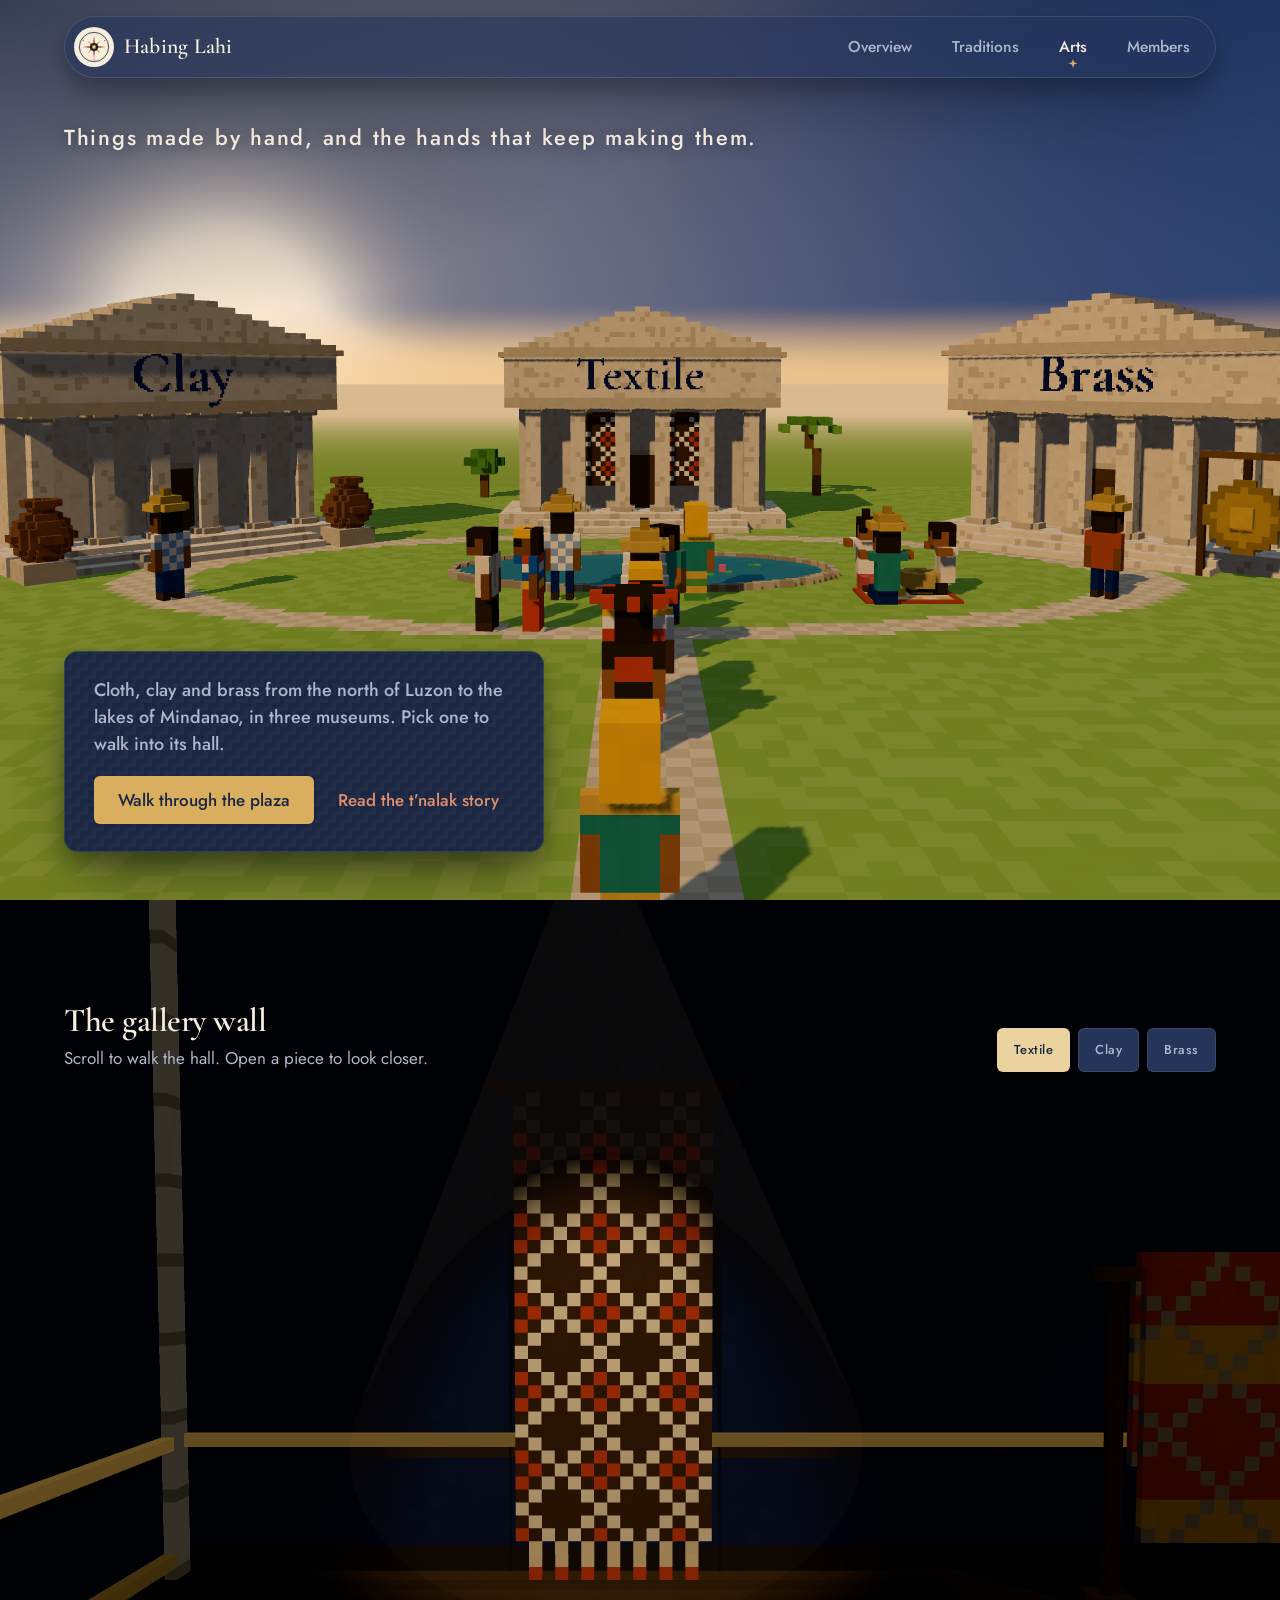
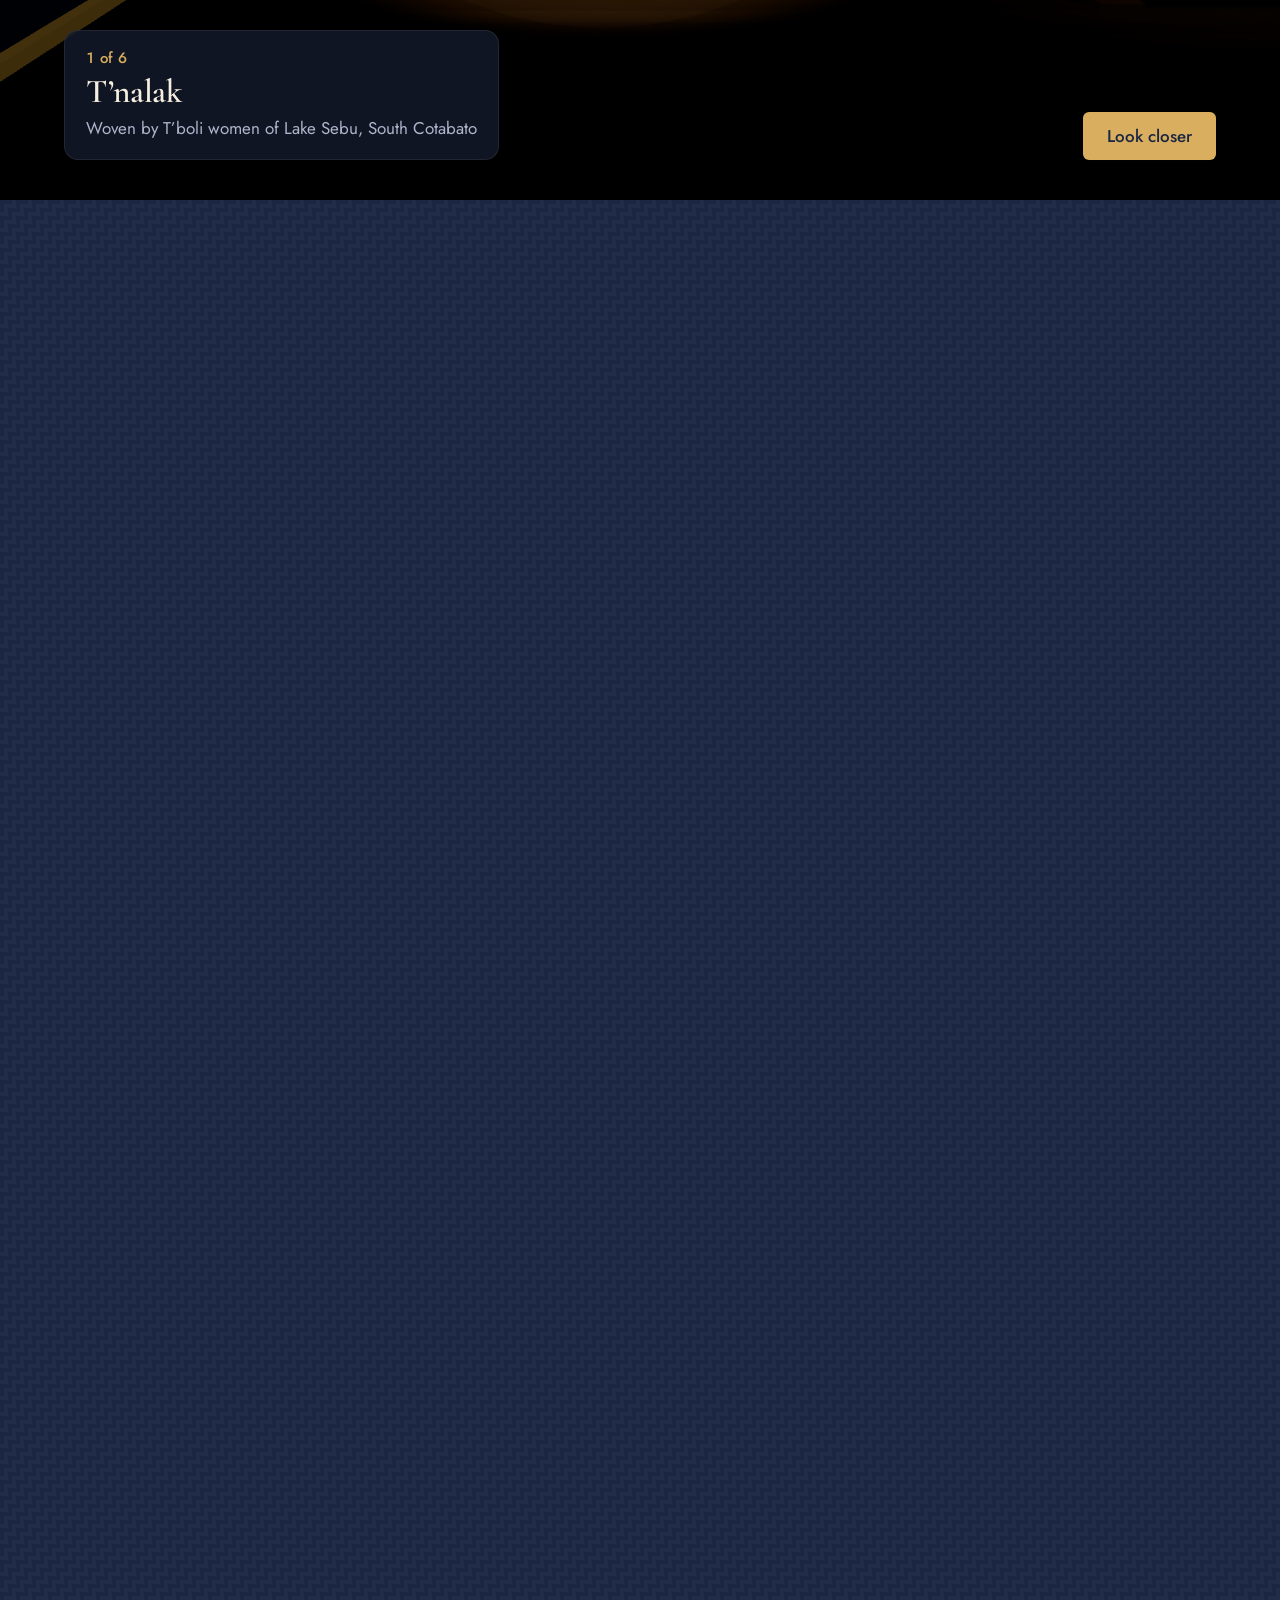
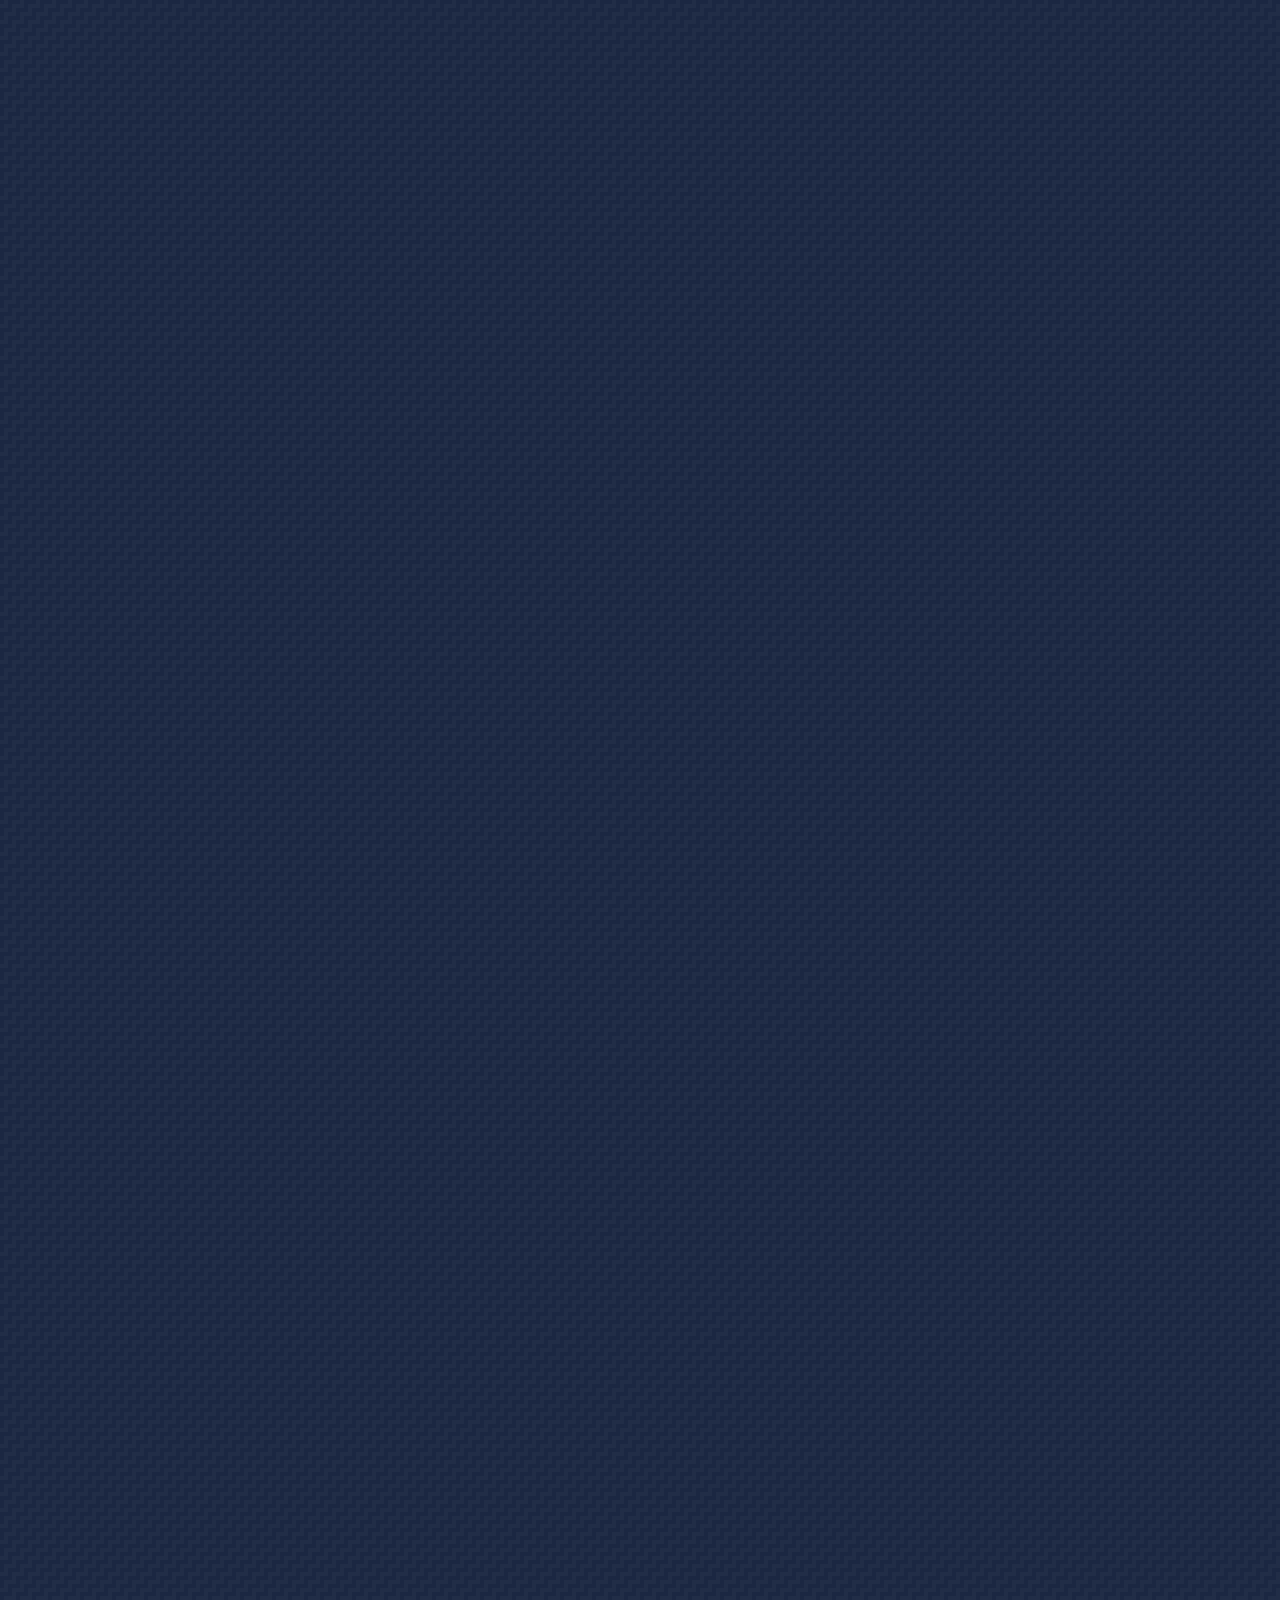
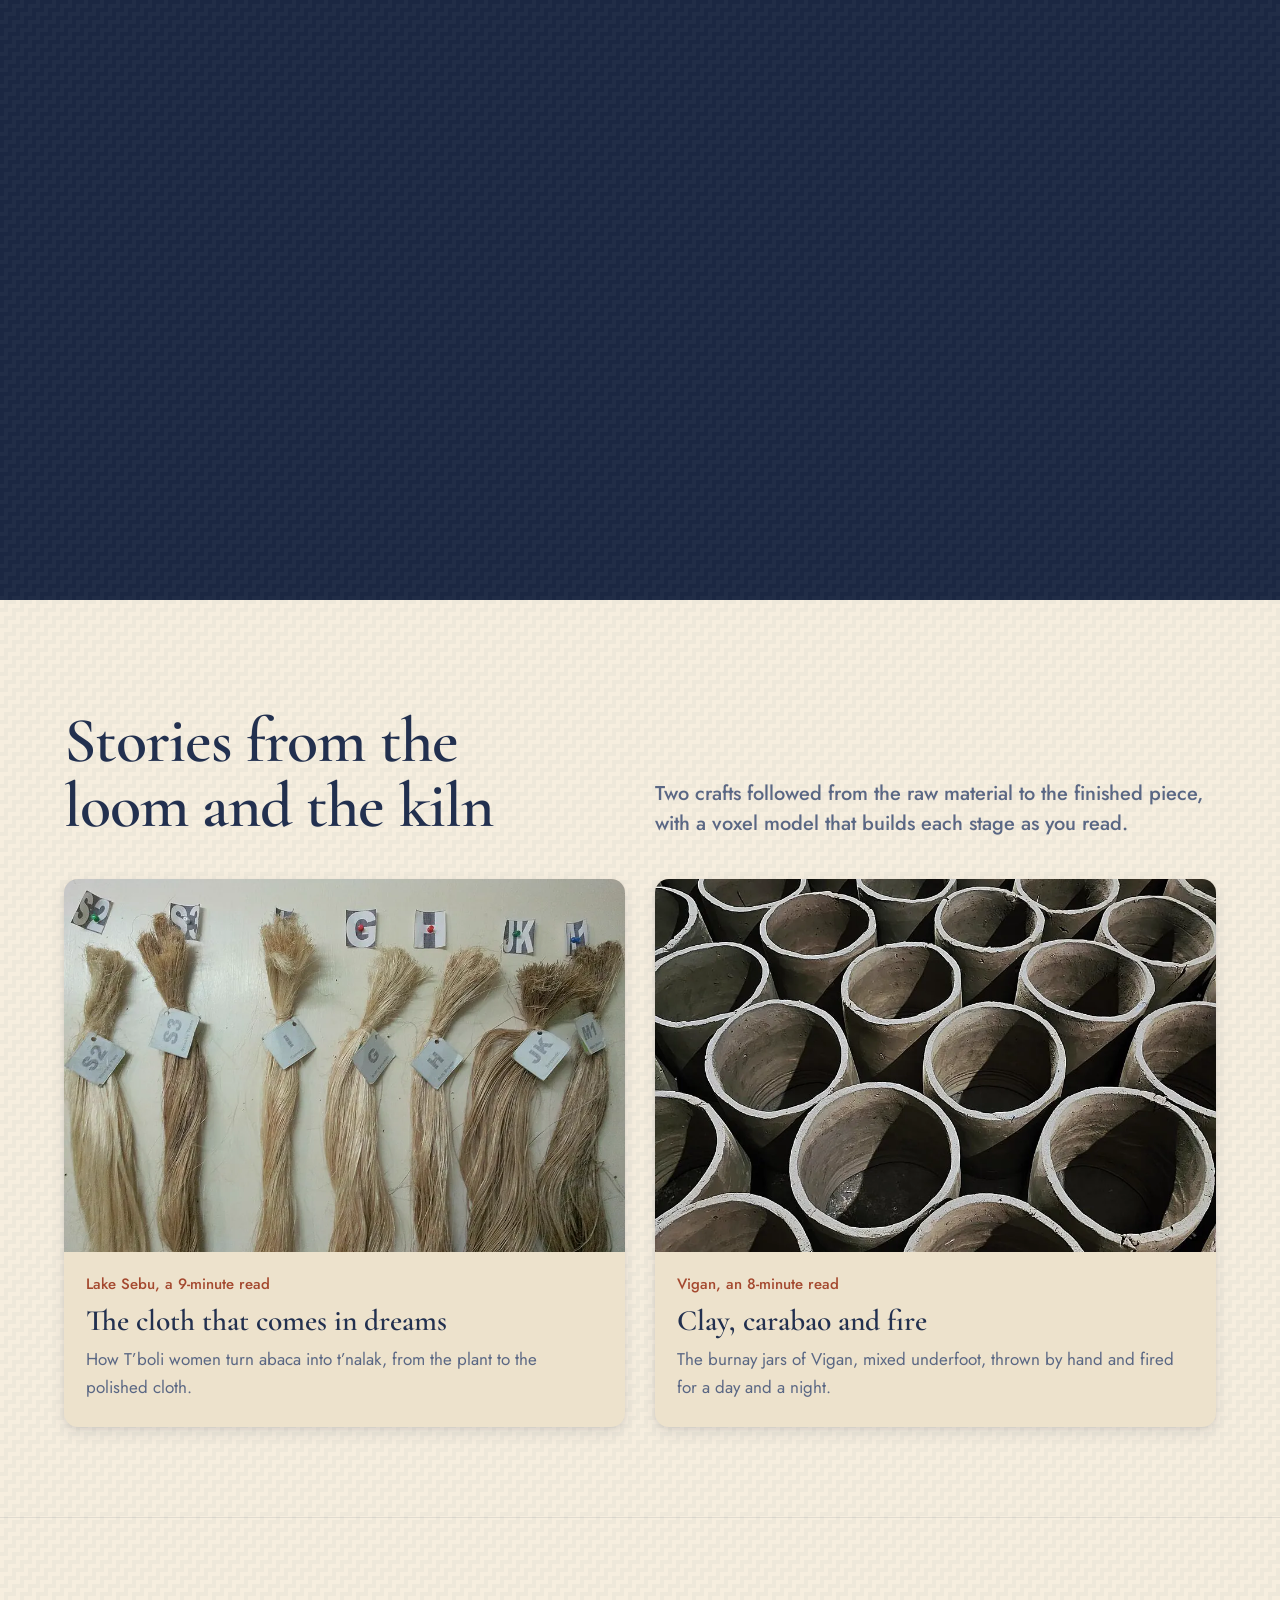
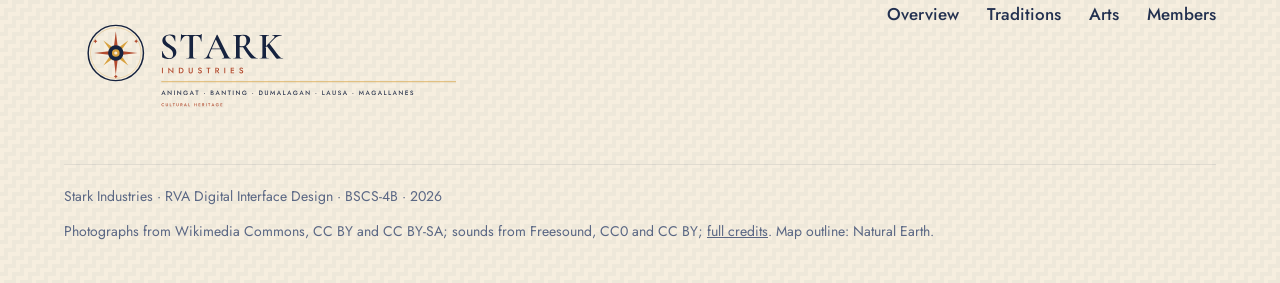
==== commit 36b270d2: "feat: walk the Traditions town and the Arts plaza on foot On a computer with a mouse, the hero butto" ====
--- a/site/arts.html
+++ b/site/arts.html
@@ -46,7 +46,7 @@
   </div>
   <div class="vhero__panel dark reveal" style="--delay:350ms">
     <p>Cloth, clay and brass from the north of Luzon to the lakes of Mindanao, in three museums. Pick one to walk into its hall.</p>
-    <div class="vhero__actions"><a class="btn" href="#hall">Walk through the hall</a><a class="link" href="story-tnalak.html">Read the t’nalak story</a></div>
+    <div class="vhero__actions"><a class="btn" href="#hall" data-walk="Walk through the plaza">Walk through the hall</a><a class="link" href="story-tnalak.html">Read the t’nalak story</a></div>
   </div>
 </section>
 
--- a/site/css/site.css
+++ b/site/css/site.css
@@ -204,6 +204,20 @@
   .vhero__cue { bottom: calc(80px + env(safe-area-inset-bottom)); }
 }
 
+/* ---------- on foot (js/walk.js): the hero fills the window, the page waits behind it ---------- */
+html.is-afoot { overflow: hidden; }
+.vhero.is-afoot { position: fixed; inset: 0; z-index: 60; height: auto; min-height: 0; }
+.vhero.is-afoot::before, .is-afoot > :is(.vhero__motto, .vhero__panel, .vhero__cue, .town__pins, .plaza__doors) { display: none; }
+.walk { position: absolute; inset: 0; z-index: 4; pointer-events: none; }
+.walk[hidden] { display: none; }
+.walk :is(button, .walk__menu) { pointer-events: auto; }
+.walk__hint { position: absolute; left: 50%; bottom: 24px; translate: -50% 0; width: max-content; max-width: min(640px, 100% - 2 * var(--edge) - 380px);
+  margin: 0; padding: 10px 16px; border-radius: var(--r-s); background: rgb(27 39 66 / .72); backdrop-filter: blur(10px); -webkit-backdrop-filter: blur(10px);
+  color: var(--banig); font-size: var(--t-small); font-weight: 500; text-align: center; transition: opacity var(--d-slow) var(--ease-out); }
+.walk.is-quiet .walk__hint { opacity: 0; }
+.walk .walk__sound { left: auto; right: max(var(--edge), (100% - var(--wrap)) / 2); }   /* the menu takes the bottom left */
+.walk__menu > p { color: var(--hamog); font-size: 1rem; }
+
 /* ---------- inner-page sections: as tall as what they hold, no empty screen under the cards ---------- */
 .screen { padding: clamp(96px, 12vh, 128px) 0 clamp(80px, 10vh, 112px); }
 .split-head { display: grid; grid-template-columns: repeat(12, minmax(0, 1fr)); gap: 0 var(--gut); align-items: end; }
